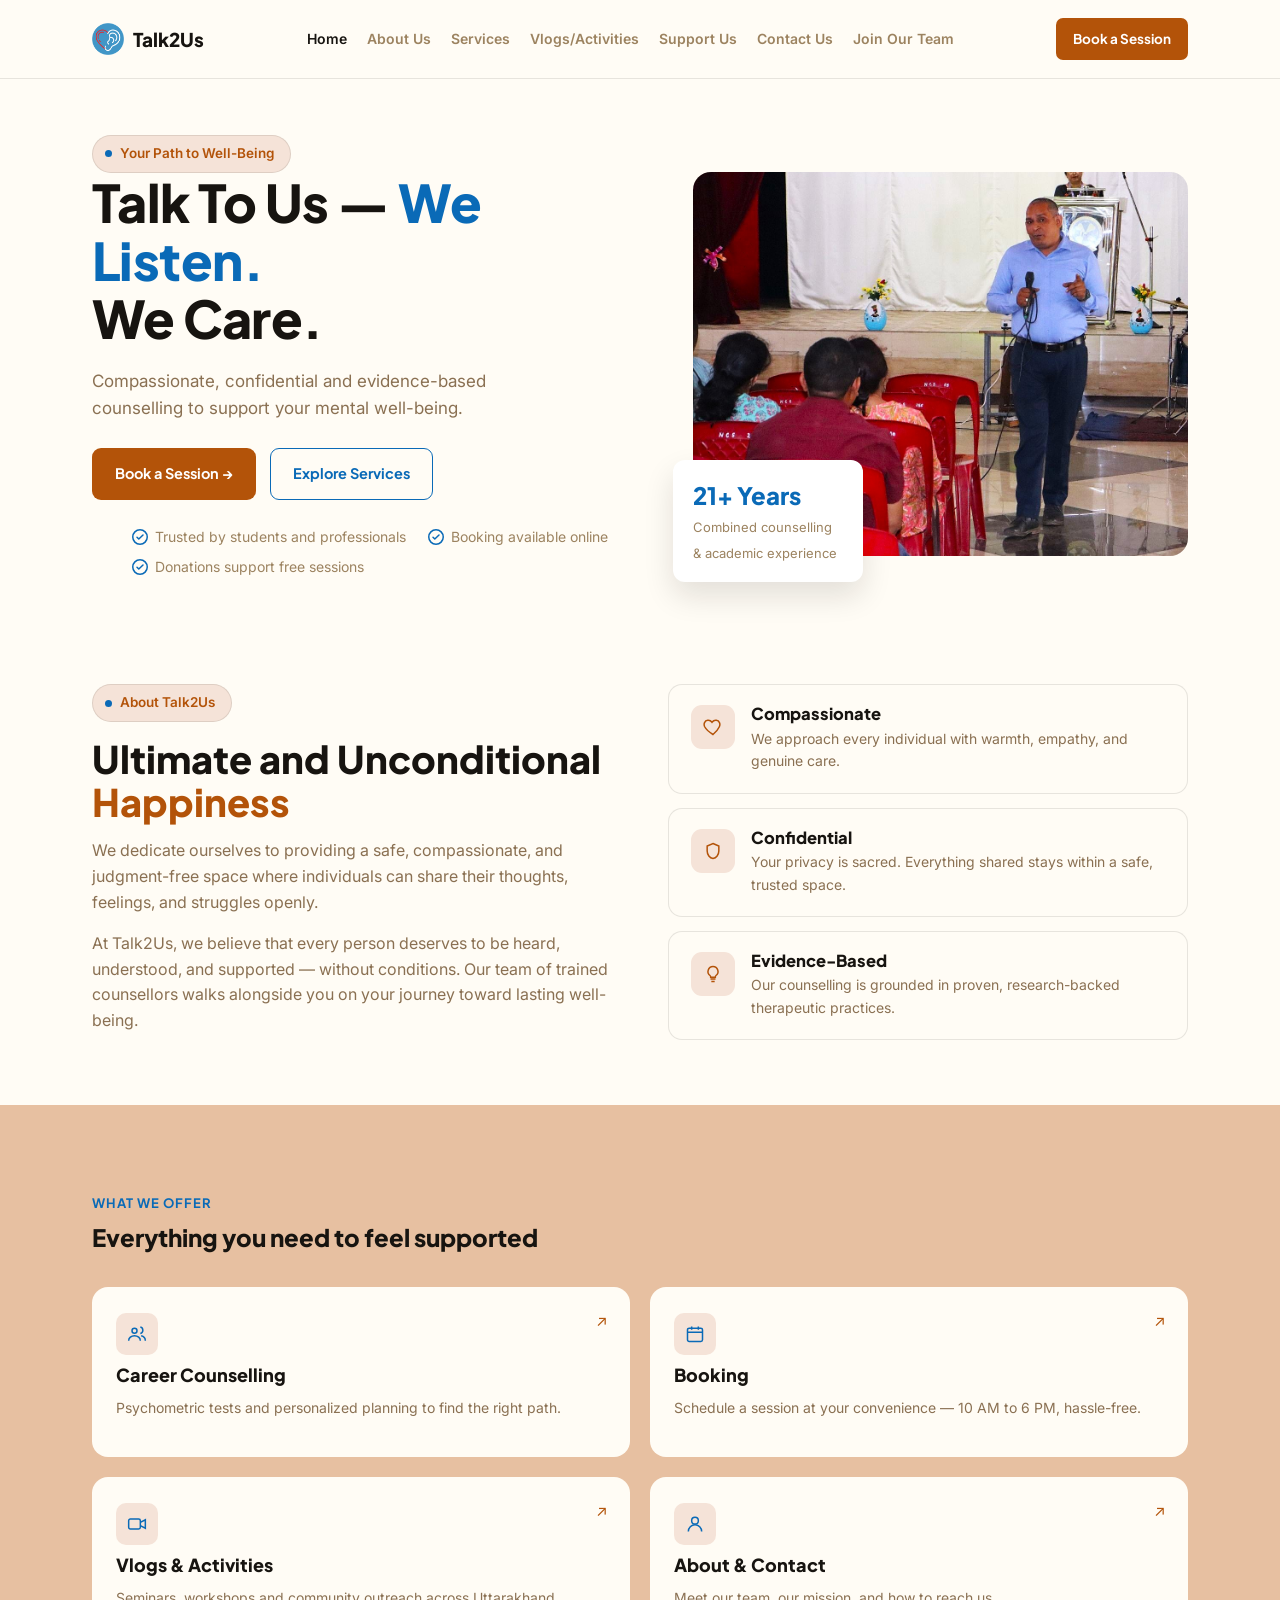
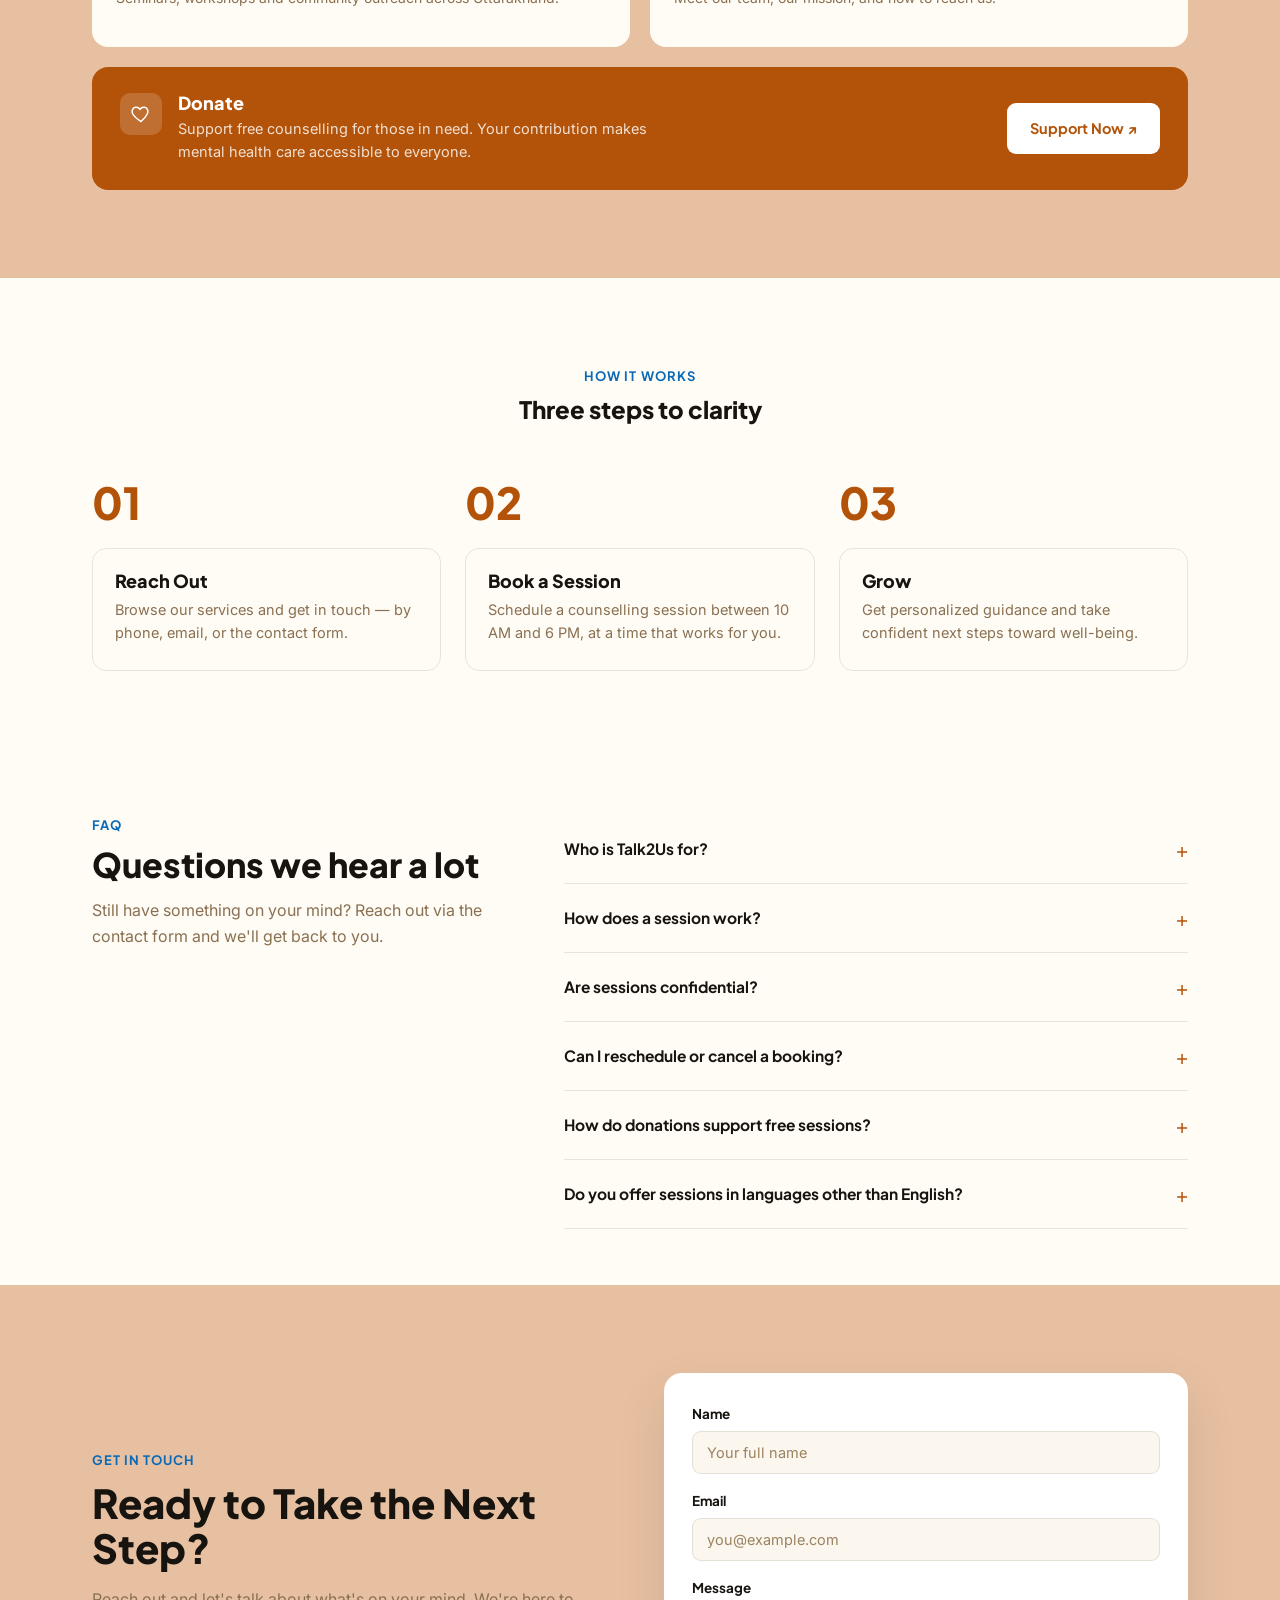
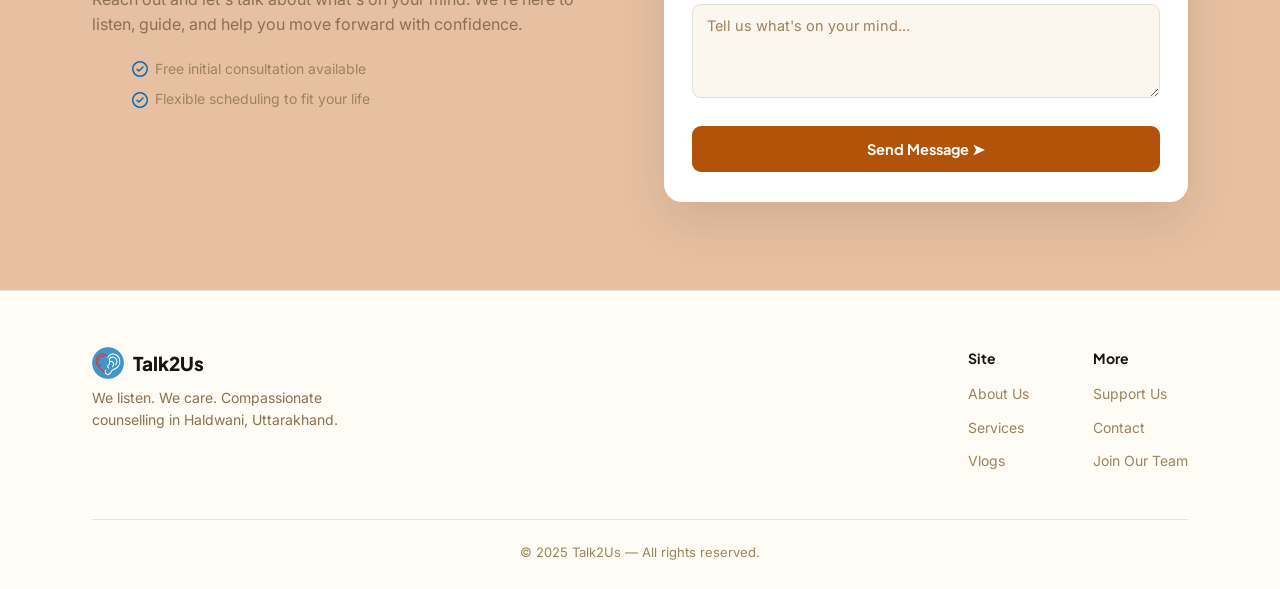
==== index.html @ df4d258f "Add files via upload" ====
<!doctype html>
<html lang="en">
<head>
<meta charset="utf-8">
<meta name="viewport" content="width=device-width,initial-scale=1">
<title>Talk2Us — Counselling & Career Guidance, Haldwani</title>
<meta name="description" content="Compassionate, confidential and evidence-based counselling to support your mental well-being — Talk2Us, Haldwani, Uttarakhand.">
<link rel="icon" type="image/png" href="assets/favicon.png">
<link rel="stylesheet" href="style.css">
</head>
<body>

<header class="site-header">
  <div class="wrap">
    <a href="index.html" class="logo"><img class="logo-icon" src="assets/talk2us-logo.png" alt="">Talk2Us</a>
    <button class="nav-toggle" aria-label="Toggle menu" aria-expanded="false">☰</button>
    <nav class="primary">
      <a href="index.html" class="current">Home</a>
      <a href="about.html">About Us</a>
      <a href="services.html">Services</a>
      <a href="vlogs.html">Vlogs/Activities</a>
      <a href="donate.html">Support Us</a>
      <a href="contact.html">Contact Us</a>
      <a href="join.html">Join Our Team</a>
      <div class="mobile-actions">
        <a href="donate.html" class="btn btn-outline">Donate</a>
        <a href="booking.html" class="btn btn-primary">Book a Session</a>
      </div>
    </nav>
    <div class="header-actions">
      <a href="booking.html" class="btn btn-primary btn-sm">Book a Session</a>
    </div>
  </div>
</header>

<!-- HERO -->
<section class="hero">
  <div class="wrap">
    <div class="hero-copy">
      <span class="pill"><span class="dot"></span>Your Path to Well-Being</span>
      <h1>Talk To Us — <span class="accent">We Listen.</span><br>We Care.</h1>
      <p class="lede">Compassionate, confidential and evidence-based counselling to support your mental well-being.</p>
      <div class="hero-actions">
        <a href="booking.html" class="btn btn-primary">Book a Session →</a>
        <a href="services.html" class="btn btn-outline-blue">Explore Services</a>
      </div>
      <ul class="trust-list">
        <li><svg width="16" height="16" viewBox="0 0 16 16" fill="none"><circle cx="8" cy="8" r="7.25" stroke="#0A6AB7" stroke-width="1.5"/><path d="M5 8.2l1.8 1.8L11 6" stroke="#0A6AB7" stroke-width="1.5" stroke-linecap="round" stroke-linejoin="round"/></svg>Trusted by students and professionals</li>
        <li><svg width="16" height="16" viewBox="0 0 16 16" fill="none"><circle cx="8" cy="8" r="7.25" stroke="#0A6AB7" stroke-width="1.5"/><path d="M5 8.2l1.8 1.8L11 6" stroke="#0A6AB7" stroke-width="1.5" stroke-linecap="round" stroke-linejoin="round"/></svg>Booking available online</li>
        <li><svg width="16" height="16" viewBox="0 0 16 16" fill="none"><circle cx="8" cy="8" r="7.25" stroke="#0A6AB7" stroke-width="1.5"/><path d="M5 8.2l1.8 1.8L11 6" stroke="#0A6AB7" stroke-width="1.5" stroke-linecap="round" stroke-linejoin="round"/></svg>Donations support free sessions</li>
      </ul>
    </div>
    <div class="hero-media">
      <img src="assets/hero-2.jpg" alt="Dr. Lalit Mohan Pant speaking at a Talk2Us community outreach session">
      <div class="stat-card">
        <span class="num">21+ Years</span>
        <span class="label">Combined counselling &amp; academic experience</span>
      </div>
    </div>
  </div>
</section>

<!-- ABOUT -->
<section class="tight">
  <div class="wrap about-split">
    <div>
      <span class="pill"><span class="dot"></span>About Talk2Us</span>
      <h2 style="margin-top:16px;">Ultimate and Unconditional <span class="accent">Happiness</span></h2>
      <p>We dedicate ourselves to providing a safe, compassionate, and judgment-free space where individuals can share their thoughts, feelings, and struggles openly.</p>
      <p>At Talk2Us, we believe that every person deserves to be heard, understood, and supported — without conditions. Our team of trained counsellors walks alongside you on your journey toward lasting well-being.</p>
    </div>
    <div class="feature-rows">
      <div class="feature-row">
        <span class="icon">
          <svg width="20" height="20" viewBox="0 0 24 24" fill="none" stroke="currentColor" stroke-width="1.8"><path d="M12 21s-7.5-4.6-10-9.3C.4 8.1 2 4.5 5.6 4c2.1-.3 4 .7 5.2 2.3C12 4.7 13.9 3.7 16 4c3.6.5 5.2 4.1 3.6 7.7C17.5 16.4 12 21 12 21z"/></svg>
        </span>
        <div>
          <h3>Compassionate</h3>
          <p>We approach every individual with warmth, empathy, and genuine care.</p>
        </div>
      </div>
      <div class="feature-row">
        <span class="icon">
          <svg width="20" height="20" viewBox="0 0 24 24" fill="none" stroke="currentColor" stroke-width="1.8"><path d="M12 3l7 3v6c0 4.4-3 8.4-7 9-4-.6-7-4.6-7-9V6l7-3z"/></svg>
        </span>
        <div>
          <h3>Confidential</h3>
          <p>Your privacy is sacred. Everything shared stays within a safe, trusted space.</p>
        </div>
      </div>
      <div class="feature-row">
        <span class="icon">
          <svg width="20" height="20" viewBox="0 0 24 24" fill="none" stroke="currentColor" stroke-width="1.8"><path d="M9 18h6M10 21h4M12 3a6 6 0 00-3.6 10.8c.5.4.8 1 .8 1.7v.5h5.6v-.5c0-.7.3-1.3.8-1.7A6 6 0 0012 3z"/></svg>
        </span>
        <div>
          <h3>Evidence-Based</h3>
          <p>Our counselling is grounded in proven, research-backed therapeutic practices.</p>
        </div>
      </div>
    </div>
  </div>
</section>

<!-- WHAT WE OFFER -->
<section class="on-peach">
  <div class="wrap">
    <span class="eyebrow">What We Offer</span>
    <h2 style="max-width:520px;">Everything you need to feel supported</h2>
    <div class="offer-grid">
      <a href="services.html" class="offer-card">
        <span class="arrow">↗</span>
        <span class="icon"><svg width="20" height="20" viewBox="0 0 24 24" fill="none" stroke="currentColor" stroke-width="1.8"><circle cx="9" cy="8" r="3"/><path d="M2 20c0-3.3 3.1-6 7-6s7 2.7 7 6"/><path d="M16 3.5c1.7.4 3 2 3 3.9s-1.3 3.5-3 3.9M22 20c0-2.8-2.2-5.2-5-5.8"/></svg></span>
        <h3>Career Counselling</h3>
        <p>Psychometric tests and personalized planning to find the right path.</p>
      </a>
      <a href="booking.html" class="offer-card">
        <span class="arrow">↗</span>
        <span class="icon"><svg width="20" height="20" viewBox="0 0 24 24" fill="none" stroke="currentColor" stroke-width="1.8"><rect x="3" y="5" width="18" height="16" rx="2"/><path d="M3 10h18M8 3v4M16 3v4"/></svg></span>
        <h3>Booking</h3>
        <p>Schedule a session at your convenience — 10 AM to 6 PM, hassle-free.</p>
      </a>
      <a href="vlogs.html" class="offer-card">
        <span class="arrow">↗</span>
        <span class="icon"><svg width="20" height="20" viewBox="0 0 24 24" fill="none" stroke="currentColor" stroke-width="1.8"><rect x="2" y="6" width="14" height="12" rx="2"/><path d="M16 10l6-3v10l-6-3"/></svg></span>
        <h3>Vlogs &amp; Activities</h3>
        <p>Seminars, workshops and community outreach across Uttarakhand.</p>
      </a>
      <a href="about.html" class="offer-card">
        <span class="arrow">↗</span>
        <span class="icon"><svg width="20" height="20" viewBox="0 0 24 24" fill="none" stroke="currentColor" stroke-width="1.8"><circle cx="12" cy="8" r="4"/><path d="M4 21c0-4.4 3.6-8 8-8s8 3.6 8 8"/></svg></span>
        <h3>About &amp; Contact</h3>
        <p>Meet our team, our mission, and how to reach us.</p>
      </a>

      <div class="donate-banner">
        <div class="left">
          <span class="icon"><svg width="20" height="20" viewBox="0 0 24 24" fill="none" stroke="currentColor" stroke-width="1.8"><path d="M12 21s-7.5-4.6-10-9.3C.4 8.1 2 4.5 5.6 4c2.1-.3 4 .7 5.2 2.3C12 4.7 13.9 3.7 16 4c3.6.5 5.2 4.1 3.6 7.7C17.5 16.4 12 21 12 21z"/></svg></span>
          <div>
            <h3>Donate</h3>
            <p>Support free counselling for those in need. Your contribution makes mental health care accessible to everyone.</p>
          </div>
        </div>
        <a href="donate.html" class="btn btn-white">Support Now ↗</a>
      </div>
    </div>
  </div>
</section>

<!-- HOW IT WORKS -->
<section class="center">
  <div class="wrap">
    <span class="eyebrow">How It Works</span>
    <h2>Three steps to clarity</h2>
    <div class="steps-grid">
      <div style="text-align:left;">
        <span class="step-num">01</span>
        <div class="step-card">
          <h3>Reach Out</h3>
          <p>Browse our services and get in touch — by phone, email, or the contact form.</p>
        </div>
      </div>
      <div style="text-align:left;">
        <span class="step-num">02</span>
        <div class="step-card">
          <h3>Book a Session</h3>
          <p>Schedule a counselling session between 10 AM and 6 PM, at a time that works for you.</p>
        </div>
      </div>
      <div style="text-align:left;">
        <span class="step-num">03</span>
        <div class="step-card">
          <h3>Grow</h3>
          <p>Get personalized guidance and take confident next steps toward well-being.</p>
        </div>
      </div>
    </div>
  </div>
</section>

<!-- FAQ -->
<section class="tight">
  <div class="wrap faq-layout">
    <div>
      <span class="eyebrow">FAQ</span>
      <h2>Questions we hear a lot</h2>
      <p>Still have something on your mind? Reach out via the contact form and we'll get back to you.</p>
    </div>
    <div class="faq-list">
      <details class="faq-item">
        <summary>Who is Talk2Us for? <span class="plus">+</span></summary>
        <p>Individuals, students, families and professionals in Haldwani and beyond — anyone looking for a safe, non-judgmental space to talk through what they're facing.</p>
      </details>
      <details class="faq-item">
        <summary>How does a session work? <span class="plus">+</span></summary>
        <p>You book a slot between 10 AM and 6 PM, and meet one-on-one with one of our trained counsellors in a confidential setting.</p>
      </details>
      <details class="faq-item">
        <summary>Are sessions confidential? <span class="plus">+</span></summary>
        <p>Yes. Confidentiality is one of our core values — everything you share stays within a safe, trusted space.</p>
      </details>
      <details class="faq-item">
        <summary>Can I reschedule or cancel a booking? <span class="plus">+</span></summary>
        <p>Yes, just reach out to us by phone or email and we'll help you find a new time.</p>
      </details>
      <details class="faq-item">
        <summary>How do donations support free sessions? <span class="plus">+</span></summary>
        <p>Donations help us offer free or low-cost sessions to students and job-seekers who might not otherwise be able to access support.</p>
      </details>
      <details class="faq-item">
        <summary>Do you offer sessions in languages other than English? <span class="plus">+</span></summary>
        <p>Yes — sessions are also available in Hindi, based on what's most comfortable for you.</p>
      </details>
    </div>
  </div>
</section>

<!-- FINAL CTA -->
<section class="on-peach">
  <div class="wrap cta-split">
    <div>
      <span class="eyebrow">Get in Touch</span>
      <h2>Ready to Take the Next Step?</h2>
      <p>Reach out and let's talk about what's on your mind. We're here to listen, guide, and help you move forward with confidence.</p>
      <ul class="trust-list">
        <li><svg width="16" height="16" viewBox="0 0 16 16" fill="none"><circle cx="8" cy="8" r="7.25" stroke="#0A6AB7" stroke-width="1.5"/><path d="M5 8.2l1.8 1.8L11 6" stroke="#0A6AB7" stroke-width="1.5" stroke-linecap="round" stroke-linejoin="round"/></svg>Free initial consultation available</li>
        <li><svg width="16" height="16" viewBox="0 0 16 16" fill="none"><circle cx="8" cy="8" r="7.25" stroke="#0A6AB7" stroke-width="1.5"/><path d="M5 8.2l1.8 1.8L11 6" stroke="#0A6AB7" stroke-width="1.5" stroke-linecap="round" stroke-linejoin="round"/></svg>Flexible scheduling to fit your life</li>
      </ul>
    </div>
    <form class="contact-panel gs-form">
      <input type="hidden" name="form_type" value="contact">
      <div class="field">
        <label for="cname">Name</label>
        <input type="text" id="cname" name="name" placeholder="Your full name">
      </div>
      <div class="field">
        <label for="cemail">Email</label>
        <input type="email" id="cemail" name="email" placeholder="you@example.com">
      </div>
      <div class="field">
        <label for="cmessage">Message</label>
        <textarea id="cmessage" name="message" rows="4" placeholder="Tell us what's on your mind..."></textarea>
      </div>
      <button type="submit" class="btn btn-primary">Send Message ➤</button>
    </form>
  </div>
</section>

<footer class="site-footer">
  <div class="wrap">
    <div class="footer-top">
      <div class="footer-brand-block">
        <a href="index.html" class="logo"><img class="logo-icon" src="assets/talk2us-logo.png" alt="">Talk2Us</a>
        <p>We listen. We care. Compassionate counselling in Haldwani, Uttarakhand.</p>
      </div>
      <div class="footer-cols">
        <div class="footer-col">
          <h4>Site</h4>
          <a href="about.html">About Us</a>
          <a href="services.html">Services</a>
          <a href="vlogs.html">Vlogs</a>
        </div>
        <div class="footer-col">
          <h4>More</h4>
          <a href="donate.html">Support Us</a>
          <a href="contact.html">Contact</a>
          <a href="join.html">Join Our Team</a>
        </div>
      </div>
    </div>
    <div class="footer-bottom">© 2025 Talk2Us — All rights reserved.</div>
  </div>
</footer>

<script src="script.js"></script>
</body>
</html>
---- style.css ----
/* =========================================================
   Talk2Us — rebuilt to match the Airo Builder design
   ========================================================= */

@import url('https://fonts.googleapis.com/css2?family=Plus+Jakarta+Sans:wght@500;700;800&family=Inter:wght@400;500;600&display=swap');

:root{
  --cream: #FFFCF5;
  --peach: #E7C0A1;
  --rust: #B35309;
  --rust-dark: #8F4207;
  --blue: #0A6AB7;
  --green: #63CB9A;
  --ink: #171410;
  --muted: #8A7052;
  --muted-2: #9C8360;
  --line: rgba(23,20,16,0.10);
  --card: #FFFCF5;

  --display: 'Plus Jakarta Sans', -apple-system, sans-serif;
  --body: 'Inter', -apple-system, sans-serif;

  --max: 1160px;
}

*{box-sizing:border-box;}
html{scroll-behavior:smooth;}
html, body{overflow-x:hidden; width:100%;}
body{
  margin:0;
  font-family:var(--body);
  color:var(--muted);
  background:var(--cream);
  line-height:1.6;
  -webkit-font-smoothing:antialiased;
}
img{max-width:100%;display:block;}
a{color:inherit;}
h1,h2,h3{font-family:var(--display);font-weight:800;line-height:1.12;color:var(--ink);margin:0 0 .4em;}
p{margin:0 0 1em;}
.wrap{max-width:var(--max);margin:0 auto;padding:0 32px;}

/* ---------- pill badge / eyebrow ---------- */
.pill{
  display:inline-flex; align-items:center; gap:8px; flex-wrap:wrap;
  background:#F5E3D8; border:1px solid var(--line);
  border-radius:20px; padding:7px 16px 7px 12px;
  font-size:13.5px; font-weight:600; color:var(--rust);
  max-width:100%;
}
.pill .dot{width:7px; height:7px; border-radius:50%; background:var(--blue);}
.eyebrow{
  font-family:var(--display); font-weight:700; font-size:13px;
  letter-spacing:.08em; text-transform:uppercase; color:var(--blue);
  display:block; margin-bottom:10px;
}

/* ---------- header ---------- */
.site-header{
  position:sticky; top:0; z-index:50;
  background:rgba(255,252,245,0.92);
  backdrop-filter:blur(6px);
  border-bottom:1px solid var(--line);
}
.site-header .wrap{display:flex; align-items:center; justify-content:space-between; height:78px; gap:20px;}
.logo{display:flex; align-items:center; gap:9px; text-decoration:none; font-family:var(--display); font-weight:800; font-size:19px; color:var(--ink);}
.logo .logo-icon{width:32px; height:32px; display:block; flex-shrink:0;}
.logo .mark{width:26px; height:26px; border-radius:9px 4px 9px 4px; background:var(--green); display:inline-block;}
nav.primary{display:flex; gap:20px; align-items:center;}
nav.primary a{color:var(--muted-2); text-decoration:none; font-size:14px; font-weight:600; transition:color .15s ease; white-space:nowrap;}
nav.primary a:hover, nav.primary a:focus-visible{color:var(--ink);}
nav.primary a.current{color:var(--ink);}
.header-actions{display:flex; align-items:center; gap:10px;}
.nav-toggle{display:none;}
.mobile-actions{display:none;}

@media (max-width:1080px){
  .site-header .wrap{padding:0 20px;}
  nav.primary{
    position:fixed; inset:72px 0 0 0; background:var(--cream);
    flex-direction:column; align-items:stretch; gap:0; padding:8px 20px 24px;
    transform:translateY(-8px); opacity:0; pointer-events:none;
    transition:opacity .18s ease, transform .18s ease; overflow-y:auto;
    z-index:60;
  }
  nav.primary.open{opacity:1; transform:translateY(0); pointer-events:auto;}
  nav.primary > a{padding:16px 2px; border-bottom:1px solid var(--line); width:100%; font-size:16.5px; display:block; white-space:normal;}
  nav.primary .mobile-actions{display:flex; flex-direction:column; gap:12px; margin-top:20px;}
  nav.primary .mobile-actions a.btn{width:100%; justify-content:center; border-bottom:none; padding:14px 22px;}
  .nav-toggle{display:block; background:none; border:0; color:var(--ink); font-size:22px; cursor:pointer; padding:6px; line-height:1; flex-shrink:0;}
  .header-actions{display:none;}
  .logo{font-size:17px;}
}
@media (max-width:420px){
  .wrap{padding:0 18px;}
  .hero h1{font-size:30px;}
  .hero p.lede{font-size:16px;}
  section{padding:56px 0;}
  section.tight{padding:40px 0;}
  .steps-grid, .pricing-grid, .offer-grid, .services-grid, .team-grid{gap:16px;}
  .stat-card{max-width:150px; padding:12px 14px;}
  .stat-card .num{font-size:20px;}
}

/* ---------- buttons ---------- */
.btn{
  display:inline-flex; align-items:center; gap:8px;
  font-family:var(--display); font-weight:700; font-size:14.5px;
  padding:13px 22px; border-radius:9px;
  text-decoration:none; cursor:pointer; border:1.5px solid transparent;
  transition:transform .12s ease, background .15s ease, box-shadow .2s ease, border-color .15s ease;
}
.btn:active{transform:translateY(1px);}
.btn-primary{background:var(--rust); color:#fff;}
.btn-primary:hover{background:var(--rust-dark);}
.btn-outline-blue{background:transparent; color:var(--blue); border-color:var(--blue);}
.btn-outline-blue:hover{background:rgba(10,106,183,.06);}
.btn-outline{background:transparent; color:var(--ink); border-color:var(--line);}
.btn-outline:hover{border-color:var(--ink);}
.btn-white{background:#fff; color:var(--rust);}
.btn-white:hover{background:#fff8f0;}
.btn-sm{padding:9px 16px; font-size:13.5px; border-radius:7px;}

/* ---------- sections ---------- */
section{padding:88px 0;}
section.tight{padding:56px 0;}
.on-peach{background:var(--peach);}
.center{text-align:center;}

/* ---------- hero ---------- */
.hero{padding:0;}
.hero .wrap{display:grid; grid-template-columns:1.1fr 1fr; gap:56px; align-items:center; padding-top:56px; padding-bottom:36px;}
.hero h1{font-size:clamp(34px,4.6vw,52px); letter-spacing:-.01em;}
.hero h1 .accent{color:var(--blue);}
.hero p.lede{font-size:17px; max-width:460px;}
.hero-actions{display:flex; gap:14px; flex-wrap:wrap; margin:26px 0;}
.trust-list{display:flex; flex-wrap:wrap; gap:8px 22px; font-size:14px; color:var(--muted-2);}
.trust-list li{display:flex; align-items:center; gap:7px; list-style:none;}
.trust-list svg{flex-shrink:0;}
.hero-media{position:relative;}
.hero-media img{border-radius:18px; width:100%; aspect-ratio:4/3.1; object-fit:cover;}
.stat-card{
  position:absolute; left:-20px; bottom:-26px; background:#fff;
  border-radius:12px; padding:16px 20px; box-shadow:0 14px 30px rgba(23,20,16,.12);
  max-width:190px;
}
.stat-card .num{font-family:var(--display); font-weight:800; font-size:24px; color:var(--blue); display:block;}
.stat-card .label{font-size:13px; color:var(--muted-2);}
@media (max-width:860px){
  .hero .wrap{grid-template-columns:1fr; padding-top:36px;}
  .hero-media{order:-1;}
  .stat-card{left:16px; bottom:-20px;}
}

/* ---------- about split ---------- */
.about-split{display:grid; grid-template-columns:1fr 1fr; gap:56px; align-items:start;}
.about-split h2{font-size:clamp(28px,3.6vw,38px);}
.about-split .accent{color:var(--rust);}
.feature-rows{display:flex; flex-direction:column; gap:14px;}
.feature-row{
  display:flex; gap:16px; align-items:flex-start;
  background:var(--card); border:1px solid var(--line); border-radius:14px; padding:20px 22px;
}
.feature-row .icon{
  flex-shrink:0; width:44px; height:44px; border-radius:11px; background:#F5E3D8;
  display:flex; align-items:center; justify-content:center; color:var(--rust);
}
.feature-row h3{font-size:16.5px; margin-bottom:4px;}
.feature-row p{font-size:14px; margin:0;}
@media (max-width:840px){.about-split{grid-template-columns:1fr;}}

/* ---------- offer grid + donate banner ---------- */
.offer-grid{display:grid; grid-template-columns:1fr 1fr; gap:20px; margin-top:36px;}
.offer-card{
  background:var(--card); border-radius:16px; padding:26px 24px;
  text-decoration:none; color:var(--ink); position:relative;
  display:flex; flex-direction:column; gap:10px; min-height:170px;
}
.offer-card .icon{width:42px; height:42px; border-radius:10px; background:#F5E3D8; display:flex; align-items:center; justify-content:center; color:var(--blue);}
.offer-card .arrow{position:absolute; top:22px; right:22px; color:var(--rust); font-size:15px;}
.offer-card h3{font-size:18px; margin-bottom:2px;}
.offer-card p{font-size:14px; color:var(--muted); margin:0;}
.donate-banner{
  grid-column:1 / -1; background:var(--rust); border-radius:16px;
  padding:26px 28px; display:flex; align-items:center; justify-content:space-between; gap:24px; flex-wrap:wrap;
}
.donate-banner .left{display:flex; align-items:flex-start; gap:16px;}
.donate-banner .icon{width:42px; height:42px; border-radius:10px; background:rgba(255,255,255,.16); display:flex; align-items:center; justify-content:center; color:#fff; flex-shrink:0;}
.donate-banner h3{color:#fff; font-size:18px; margin-bottom:4px;}
.donate-banner p{color:rgba(255,255,255,.82); font-size:14.5px; margin:0; max-width:480px;}
@media (max-width:760px){.offer-grid{grid-template-columns:1fr;}}

/* ---------- steps ---------- */
.steps-grid{display:grid; grid-template-columns:repeat(3,1fr); gap:24px; margin-top:44px;}
.step-num{font-family:var(--display); font-weight:800; font-size:44px; color:var(--rust); display:block; margin-bottom:10px;}
.step-card{border:1px solid var(--line); border-radius:14px; padding:22px 22px 26px;}
.step-card h3{font-size:18px;}
.step-card p{font-size:14.5px; margin:0;}
@media (max-width:760px){.steps-grid{grid-template-columns:1fr;}}

/* ---------- pricing ---------- */
.pricing-grid{display:grid; grid-template-columns:repeat(3,1fr); gap:22px; margin-top:44px; align-items:stretch;}
.price-card{
  background:var(--card); border-radius:16px; padding:30px 26px;
  display:flex; flex-direction:column; position:relative; border:1px solid var(--line);
}
.price-card.featured{background:var(--rust); border-color:var(--rust); color:#fff;}
.price-card.featured h3, .price-card.featured .amount{color:#fff;}
.price-card.featured p{color:rgba(255,255,255,.85);}
.price-card.featured li{color:rgba(255,255,255,.92);}
.badge-popular{
  position:absolute; top:-13px; left:50%; transform:translateX(-50%);
  background:var(--blue); color:#fff; font-size:12px; font-weight:700;
  padding:5px 14px; border-radius:20px; white-space:nowrap;
}
.price-card h3{font-size:17px; margin-bottom:14px;}
.price-card .amount{font-family:var(--display); font-weight:800; font-size:34px; color:var(--ink);}
.price-card .amount .per{font-family:var(--body); font-weight:500; font-size:14px; color:var(--muted-2);}
.price-card .desc{font-size:14px; margin:14px 0 18px;}
.price-card ul{list-style:none; margin:0 0 26px; padding:0; display:flex; flex-direction:column; gap:10px; flex-grow:1;}
.price-card li{display:flex; gap:8px; font-size:14px; color:var(--muted);}
.price-card .btn{justify-content:center; width:100%;}
.afford-box{
  margin-top:24px; background:var(--card); border-radius:14px; padding:20px 26px;
  display:flex; align-items:center; justify-content:space-between; gap:20px; flex-wrap:wrap;
}
.afford-box .left{display:flex; align-items:center; gap:14px;}
.afford-box .icon{width:38px; height:38px; border-radius:10px; background:#F5E3D8; display:flex; align-items:center; justify-content:center; color:var(--rust); flex-shrink:0;}
.afford-box h3{font-size:15.5px; margin:0 0 2px;}
.afford-box p{font-size:13.5px; margin:0;}
@media (max-width:900px){.pricing-grid{grid-template-columns:1fr;}}

/* ---------- FAQ ---------- */
.faq-layout{display:grid; grid-template-columns:0.8fr 1.2fr; gap:56px; align-items:start;}
.faq-layout h2{font-size:clamp(26px,3.4vw,34px);}
.faq-list{display:flex; flex-direction:column;}
.faq-item{border-bottom:1px solid var(--line); padding:18px 0;}
.faq-item summary{
  list-style:none; cursor:pointer; display:flex; align-items:center; justify-content:space-between;
  font-family:var(--display); font-weight:700; font-size:15.5px; color:var(--ink);
}
.faq-item summary::-webkit-details-marker{display:none;}
.faq-item summary .plus{font-size:20px; color:var(--rust); font-weight:400; transition:transform .15s ease;}
.faq-item[open] summary .plus{transform:rotate(45deg);}
.faq-item p{font-size:14.5px; margin:12px 0 0; max-width:520px;}
@media (max-width:840px){.faq-layout{grid-template-columns:1fr;}}

/* ---------- final CTA / contact split ---------- */
.cta-split{display:grid; grid-template-columns:1fr 1fr; gap:48px; align-items:center;}
.cta-split h2{font-size:clamp(28px,3.8vw,40px);}
.cta-split .trust-list{margin-top:20px;}
.contact-panel{background:#fff; border-radius:18px; padding:30px 28px; box-shadow:0 20px 50px rgba(23,20,16,.10);}
.field{margin-bottom:16px;}
.field label{display:block; font-family:var(--display); font-weight:700; font-size:13.5px; color:var(--ink); margin-bottom:6px;}
.field input, .field textarea, .field select{
  width:100%; border:1px solid var(--line); background:#FBF6EE; border-radius:9px;
  padding:12px 14px; font-family:var(--body); font-size:14.5px; color:var(--ink);
}
.field input::placeholder, .field textarea::placeholder{color:var(--muted-2);}
.field input:focus, .field textarea:focus, .field select:focus{outline:2px solid var(--blue); outline-offset:1px; border-color:var(--blue);}
.contact-panel .btn{width:100%; justify-content:center; margin-top:4px;}
@media (max-width:860px){.cta-split{grid-template-columns:1fr;}}

/* ---------- footer ---------- */
footer.site-footer{background:var(--cream); border-top:1px solid var(--line); padding:56px 0 26px;}
.footer-top{display:flex; justify-content:space-between; gap:40px; flex-wrap:wrap; padding-bottom:36px;}
.footer-brand-block{max-width:260px;}
.footer-brand-block .logo{margin-bottom:8px;}
.footer-brand-block p{font-size:14px; margin:0;}
.footer-cols{display:flex; gap:64px; flex-wrap:wrap;}
.footer-col h4{font-family:var(--display); font-weight:700; font-size:14px; color:var(--ink); margin:0 0 14px;}
.footer-col a{display:block; color:var(--muted-2); text-decoration:none; font-size:14px; margin-bottom:11px;}
.footer-col a:hover{color:var(--rust);}
.footer-bottom{border-top:1px solid var(--line); padding-top:22px; text-align:center; font-size:13px; color:var(--muted-2);}

/* ---------- generic content blocks used on inner pages ---------- */
.section-head{max-width:600px; margin-bottom:36px;}
.divider{border:0; border-top:1px solid var(--line); margin:0;}
.card-plain{background:var(--card); border:1px solid var(--line); border-radius:14px; padding:24px;}
.note-box{border:1px solid var(--line); border-left:3px solid var(--rust); background:#F5E3D8; padding:16px 20px; border-radius:8px; font-size:14px; color:var(--muted); margin-top:24px;}

/* =========================================================
   Inner-page components (About, Services, Booking, Vlogs,
   Donate, Contact) — restyled to match the new tokens above.
   ========================================================= */

.page-hero{padding:56px 0 40px;}
.page-hero h1{font-size:clamp(30px,4.4vw,46px); max-width:640px;}
.page-hero p{max-width:520px; font-size:16px;}

/* pillars (approach section) */
.pillars{display:grid; grid-template-columns:repeat(3,1fr); gap:20px;}
.pillar{background:var(--card); border:1px solid var(--line); border-radius:14px; padding:26px 24px;}
.pillar h3{font-size:17px; margin-bottom:6px;}
.pillar p{font-size:14px; margin:0;}
@media (max-width:760px){.pillars{grid-template-columns:1fr;}}

/* team */
.team-grid{display:grid; grid-template-columns:repeat(3,1fr); gap:20px;}
.team-card{
  background:var(--card); border:1px solid var(--line); border-radius:16px;
  padding:28px 20px; text-decoration:none; color:var(--ink);
  display:flex; flex-direction:column; align-items:center; text-align:center;
  transition:border-color .15s ease, transform .15s ease;
}
.team-card:hover{border-color:var(--rust); transform:translateY(-3px);}
.team-photo{
  width:110px; height:110px; border-radius:50%; overflow:hidden;
  background:#F5E3D8; margin:0 auto 14px; flex-shrink:0;
}
.team-photo img{width:100%; height:100%; object-fit:cover; object-position:top center;}
.team-body{display:flex; flex-direction:column; align-items:center;}
.team-body h3{font-size:16.5px; margin-bottom:2px;}
.team-role{font-family:var(--display); font-weight:700; font-size:11px; color:var(--blue); text-transform:uppercase; letter-spacing:.06em; display:block;}
.team-view{margin-top:12px; font-family:var(--display); font-weight:700; font-size:12.5px; color:var(--rust);}
@media (max-width:980px){.team-grid{grid-template-columns:repeat(2,1fr);}}
@media (max-width:620px){.team-grid{grid-template-columns:1fr;}}

/* individual team member profile pages */
.profile-hero{padding:60px 0 20px; text-align:center;}
.profile-avatar{width:170px; height:170px; border-radius:50%; overflow:hidden; margin:0 auto 22px; background:#F5E3D8;}
.profile-avatar img{width:100%; height:100%; object-fit:cover; object-position:top center;}
.profile-hero h1{margin-bottom:6px; font-size:clamp(26px,3.4vw,34px);}
.profile-role{color:var(--blue); font-family:var(--display); font-weight:700; font-size:13px; text-transform:uppercase; letter-spacing:.06em; max-width:560px; margin:0 auto;}
.profile-body{max-width:700px; margin:0 auto; padding:20px 32px 64px;}
.profile-body p{font-size:15.5px; color:var(--muted); line-height:1.75;}
.back-link{display:inline-flex; align-items:center; gap:6px; font-family:var(--display); font-weight:700; font-size:13.5px; color:var(--rust); text-decoration:none;}
.back-link:hover{color:var(--rust-dark);}

/* values */
.values{display:flex; flex-wrap:wrap; gap:10px;}
.value-chip{font-family:var(--display); font-weight:700; font-size:12.5px; color:var(--rust); background:#F5E3D8; border-radius:20px; padding:8px 16px;}

/* services grid (reuses offer-card look) */
.services-grid{display:grid; grid-template-columns:repeat(3,1fr); gap:20px;}
.service-card{background:var(--card); border:1px solid var(--line); border-radius:16px; padding:24px 22px; text-decoration:none; color:var(--ink); display:flex; flex-direction:column; gap:10px; transition:border-color .15s ease, transform .15s ease;}
.service-card:hover{border-color:var(--rust); transform:translateY(-3px);}
.service-card h3{font-size:17px; margin:0;}
.service-card p{font-size:14px; margin:0; color:var(--muted);}
.service-card .arrow{margin-top:auto; font-family:var(--display); font-weight:700; font-size:13px; color:var(--rust);}
@media (max-width:900px){.services-grid{grid-template-columns:repeat(2,1fr);}}
@media (max-width:600px){.services-grid{grid-template-columns:1fr;}}

/* timeline (vlogs) */
.timeline{border-left:2px solid var(--line); margin-left:6px;}
.tl-item{position:relative; padding:0 0 40px 34px;}
.tl-item::before{content:''; position:absolute; left:-7px; top:4px; width:12px; height:12px; border-radius:50%; background:var(--rust); border:2px solid var(--cream);}
.tl-item:last-child{padding-bottom:0;}
.tl-date{font-family:var(--display); font-weight:700; font-size:12.5px; color:var(--blue); display:block; margin-bottom:6px;}
.tl-item h3{font-size:18px; margin-bottom:6px;}
.tl-photo{margin-top:14px; aspect-ratio:16/9; max-width:420px; background:#F5E3D8; border:1px solid var(--line); border-radius:10px; display:flex; align-items:center; justify-content:center; color:var(--muted); font-size:12px; overflow:hidden;}
.tl-photo img{width:100%; height:100%; object-fit:cover;}

/* booking */
.booking-panel{background:var(--ink); color:var(--cream); border-radius:18px; padding:40px; display:grid; grid-template-columns:1fr 1fr; gap:40px;}
.booking-panel h2{color:#fff;}
.booking-panel > div > p{color:rgba(255,252,245,.7);}
.slot-grid{display:grid; grid-template-columns:repeat(3,1fr); gap:10px; margin-top:18px;}
.slot{font-family:var(--display); font-weight:700; font-size:13px; text-align:center; padding:11px 6px; border:1px solid rgba(255,252,245,.25); border-radius:8px; background:transparent; color:#fff; cursor:pointer; transition:background .15s ease, border-color .15s ease;}
.slot:hover, .slot:focus-visible{border-color:var(--rust); background:rgba(179,83,9,.18);}
.slot.selected{background:var(--rust); border-color:var(--rust); color:#fff;}
.booking-panel label{font-size:13px; font-family:var(--display); font-weight:700; color:rgba(255,252,245,.75); display:block; margin-bottom:6px;}
.booking-panel input, .booking-panel select, .booking-panel textarea{width:100%; background:rgba(255,252,245,.08); border:1px solid rgba(255,252,245,.25); border-radius:8px; padding:11px 12px; color:#fff; font-family:var(--body); font-size:14.5px;}
.booking-panel input::placeholder, .booking-panel textarea::placeholder{color:rgba(255,252,245,.4);}
.booking-panel input:focus, .booking-panel select:focus, .booking-panel textarea:focus{outline:2px solid var(--rust); outline-offset:1px;}
@media (max-width:760px){.booking-panel{grid-template-columns:1fr; padding:28px;}}

/* donate */
.donate-grid{display:grid; grid-template-columns:1fr 1fr; gap:40px;}
.qr-card{background:var(--card); border:1px solid var(--line); border-radius:16px; padding:28px; text-align:center;}
.qr-box{aspect-ratio:1; max-width:220px; margin:0 auto 16px; background:#F5E3D8; border-radius:10px; overflow:hidden; display:flex; align-items:center; justify-content:center; color:var(--muted); font-size:12px; padding:0;}
.qr-box img{width:100%; height:100%; object-fit:contain; background:#fff;}
@media (max-width:760px){.donate-grid{grid-template-columns:1fr;}}

/* contact */
.contact-grid{display:grid; grid-template-columns:1fr 1fr; gap:40px; align-items:start;}
.contact-list{list-style:none; margin:0; padding:0; display:flex; flex-direction:column; gap:18px;}
.contact-list li{padding-bottom:16px; border-bottom:1px solid var(--line);}
.contact-list .label{font-family:var(--display); font-weight:700; font-size:12px; text-transform:uppercase; letter-spacing:.06em; color:var(--blue); display:block; margin-bottom:4px;}
.contact-list a{text-decoration:none; color:var(--ink); font-weight:600;}
.map-frame{border:1px solid var(--line); border-radius:14px; overflow:hidden; aspect-ratio:4/3;}
.map-frame iframe{width:100%; height:100%; border:0;}
@media (max-width:800px){.contact-grid{grid-template-columns:1fr;}}

@media (prefers-reduced-motion: reduce){
  html{scroll-behavior:auto;}
  *{transition:none !important;}
}
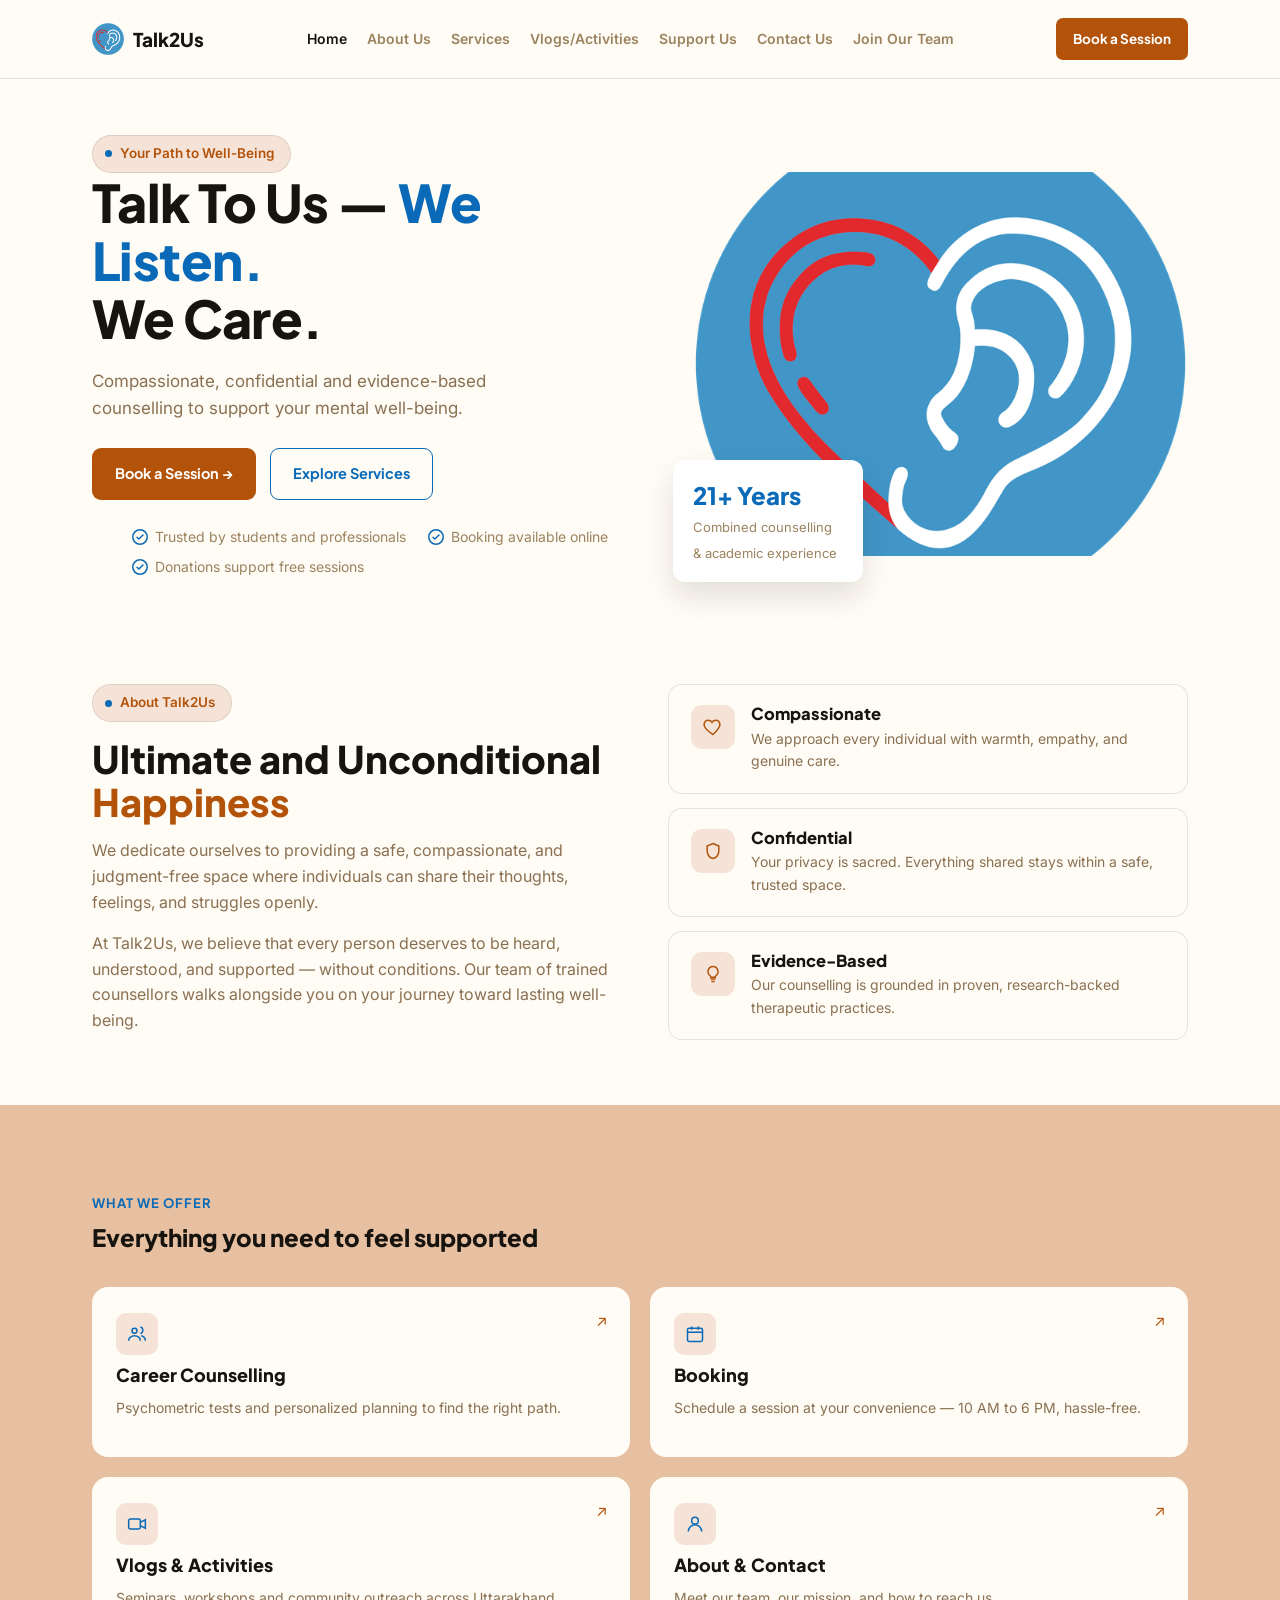
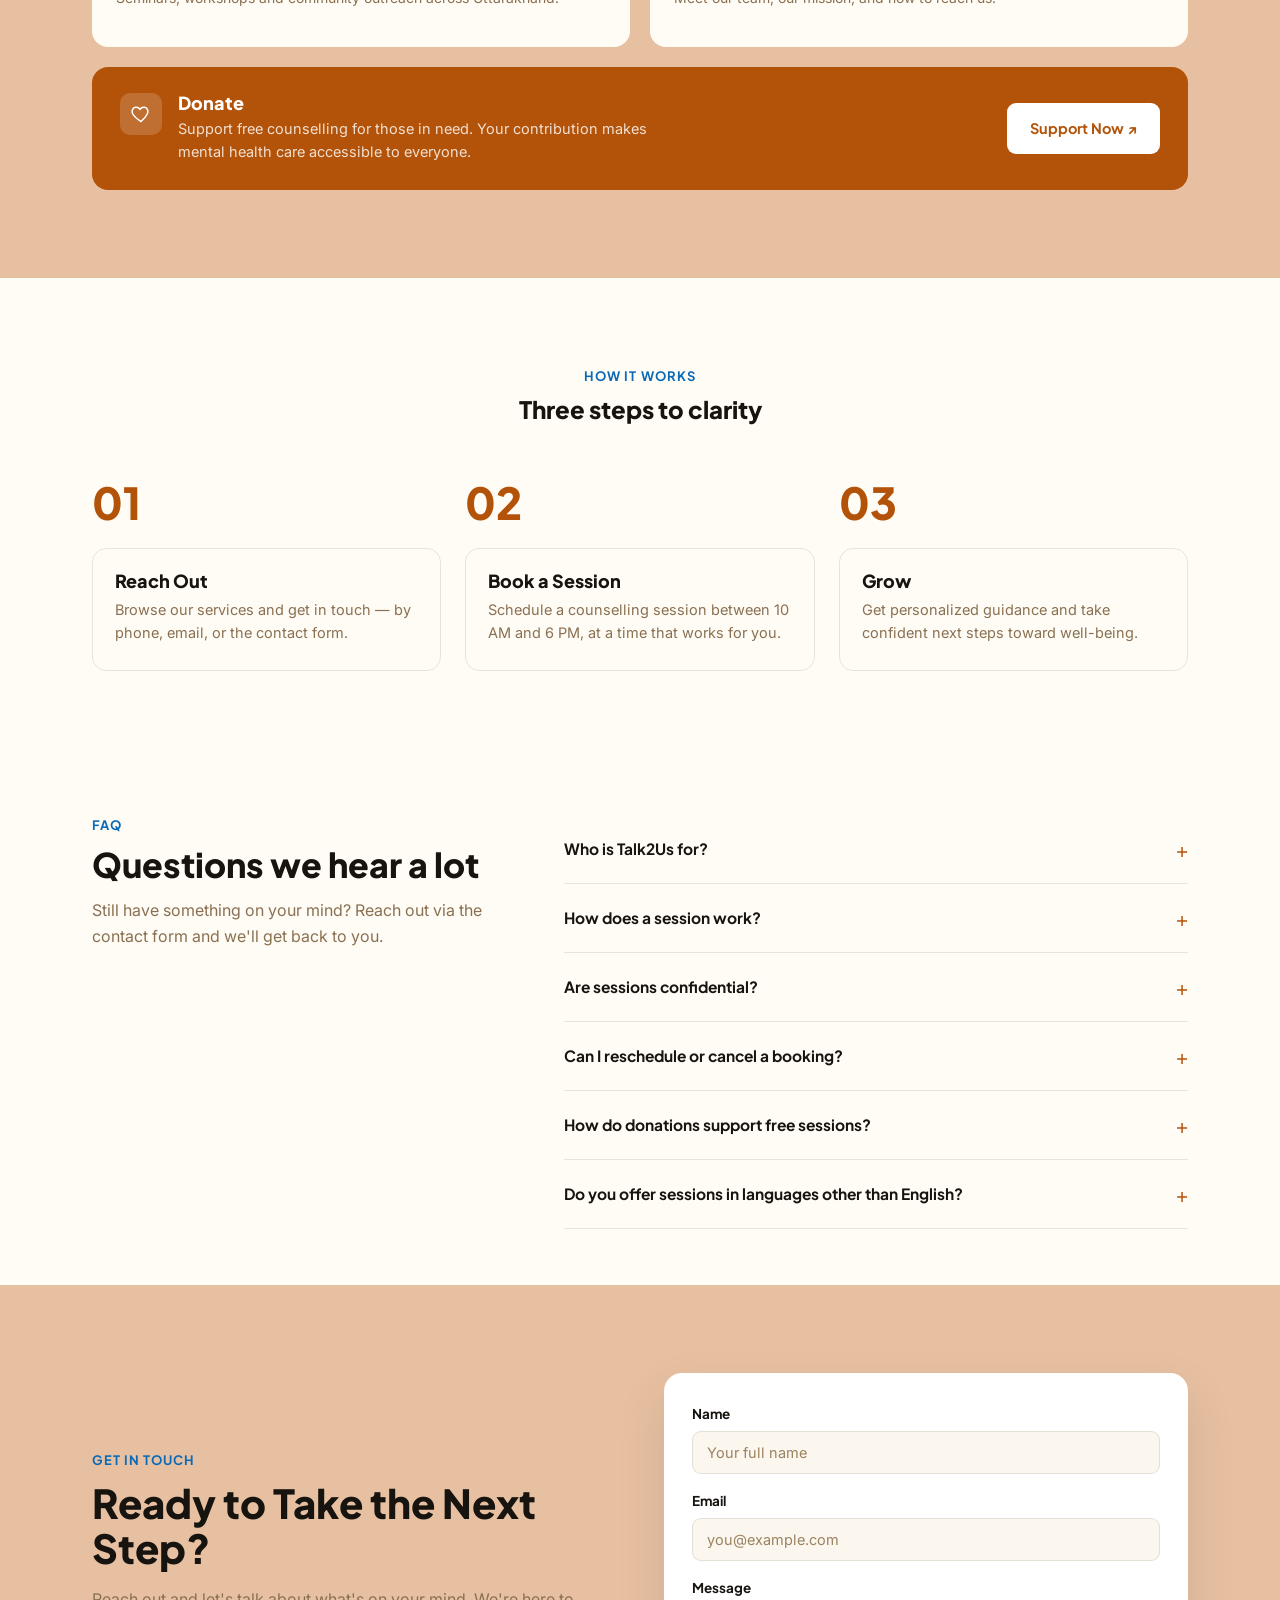
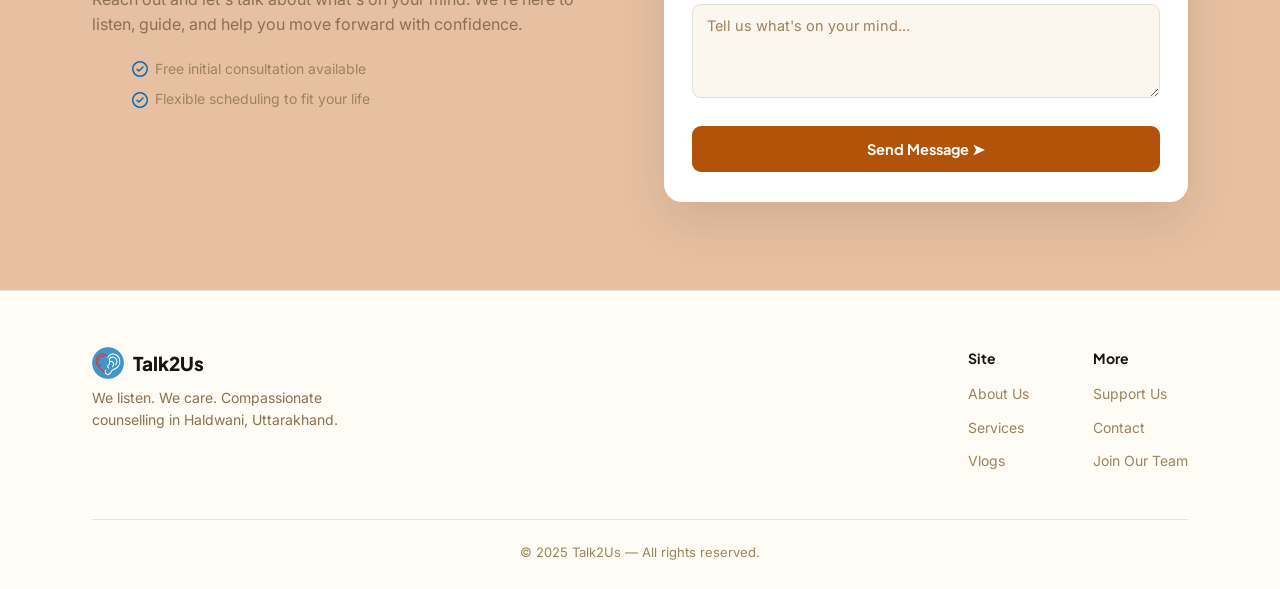
==== commit 9d57f3d7: "Add files via upload" ====
--- a/index.html
+++ b/index.html
@@ -51,7 +51,7 @@
       </ul>
     </div>
     <div class="hero-media">
-      <img src="assets/hero-2.jpg" alt="Dr. Lalit Mohan Pant speaking at a Talk2Us community outreach session">
+      <div class="hero-logo-panel"><img src="assets/hero-logo.png" alt="Talk2Us — a heart and an ear, symbolising care and listening"></div>
       <div class="stat-card">
         <span class="num">21+ Years</span>
         <span class="label">Combined counselling &amp; academic experience</span>
--- a/style.css
+++ b/style.css
@@ -98,7 +98,9 @@
   section{padding:56px 0;}
   section.tight{padding:40px 0;}
   .steps-grid, .pricing-grid, .offer-grid, .services-grid, .team-grid{gap:16px;}
-  .stat-card{max-width:150px; padding:12px 14px;}
+  .hero-logo-panel{background:#F5E3D8; border-radius:18px; aspect-ratio:4/3.1; display:flex; align-items:center; justify-content:center;}
+.hero-media .hero-logo-panel img{width:auto; height:78%; aspect-ratio:1/1; border-radius:50%; object-fit:contain; box-shadow:0 18px 40px rgba(23,20,16,.14);}
+.stat-card{max-width:150px; padding:12px 14px;}
   .stat-card .num{font-size:20px;}
 }
 
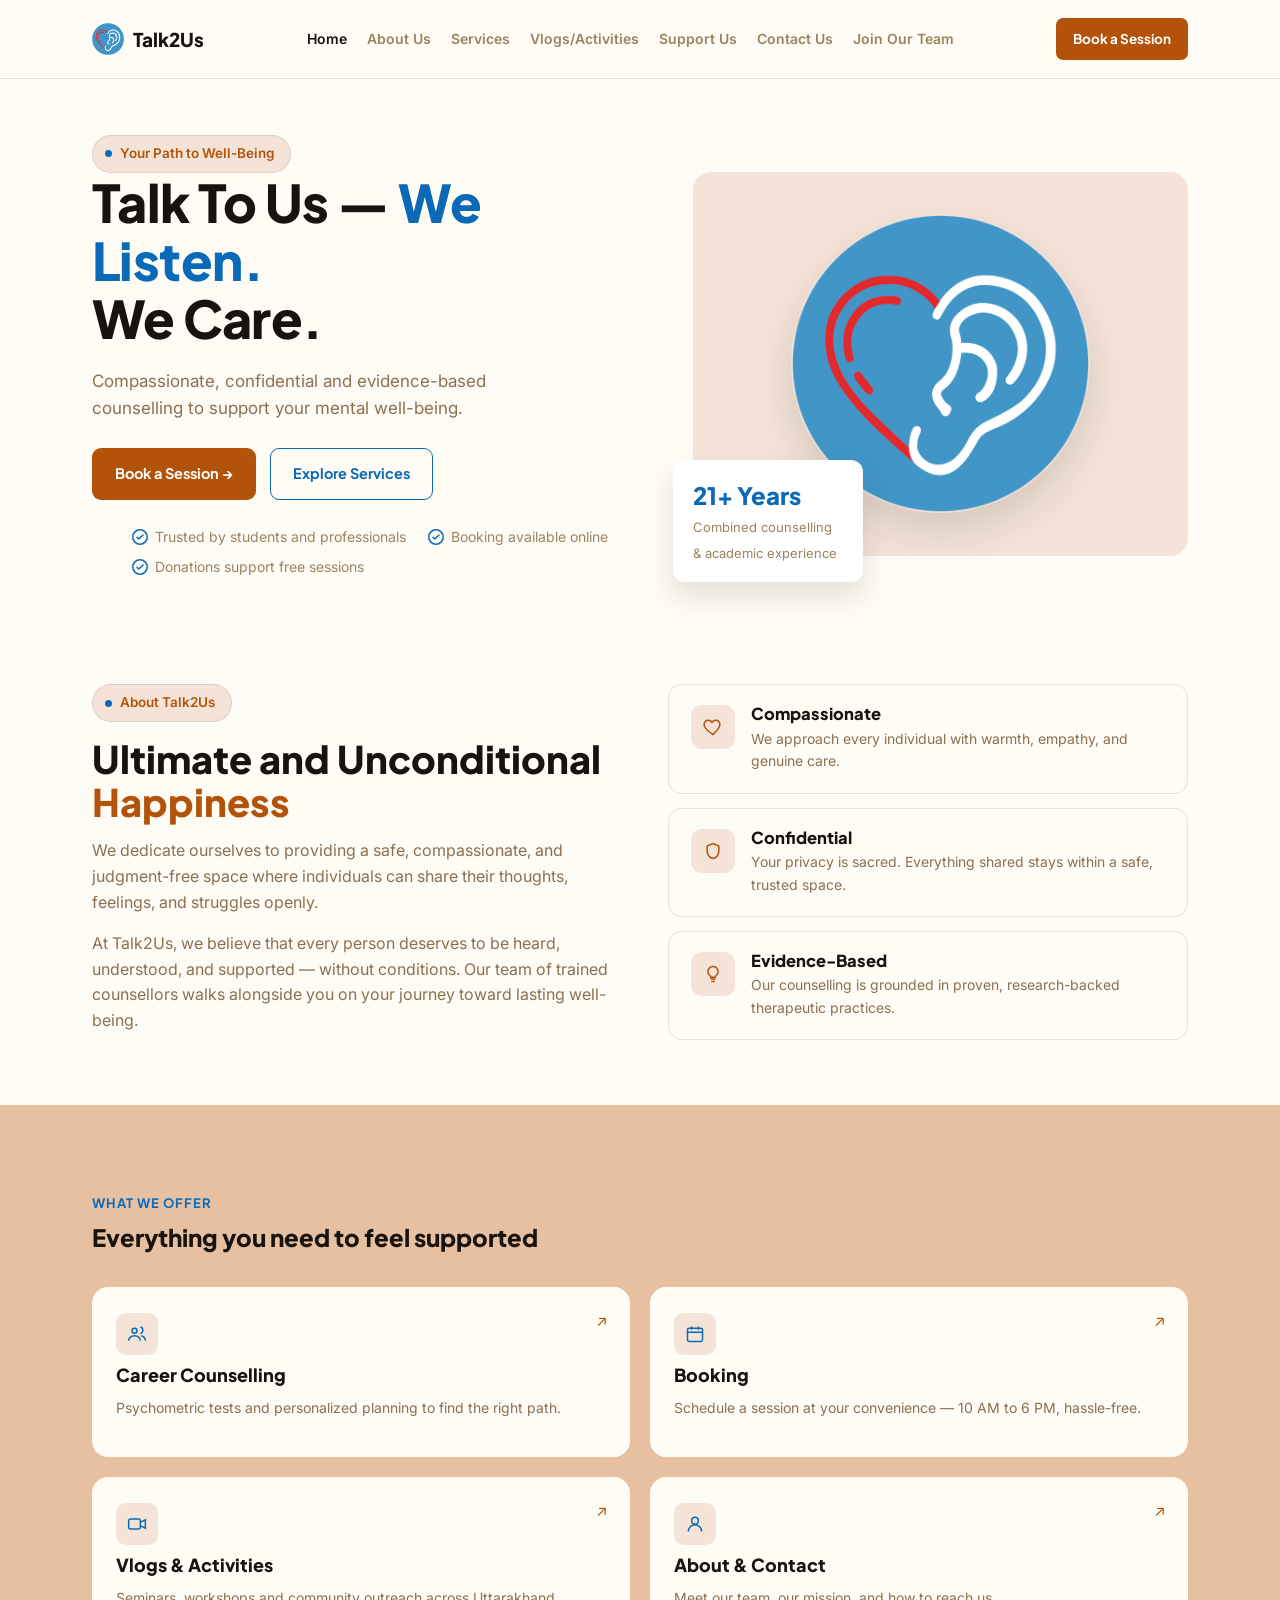
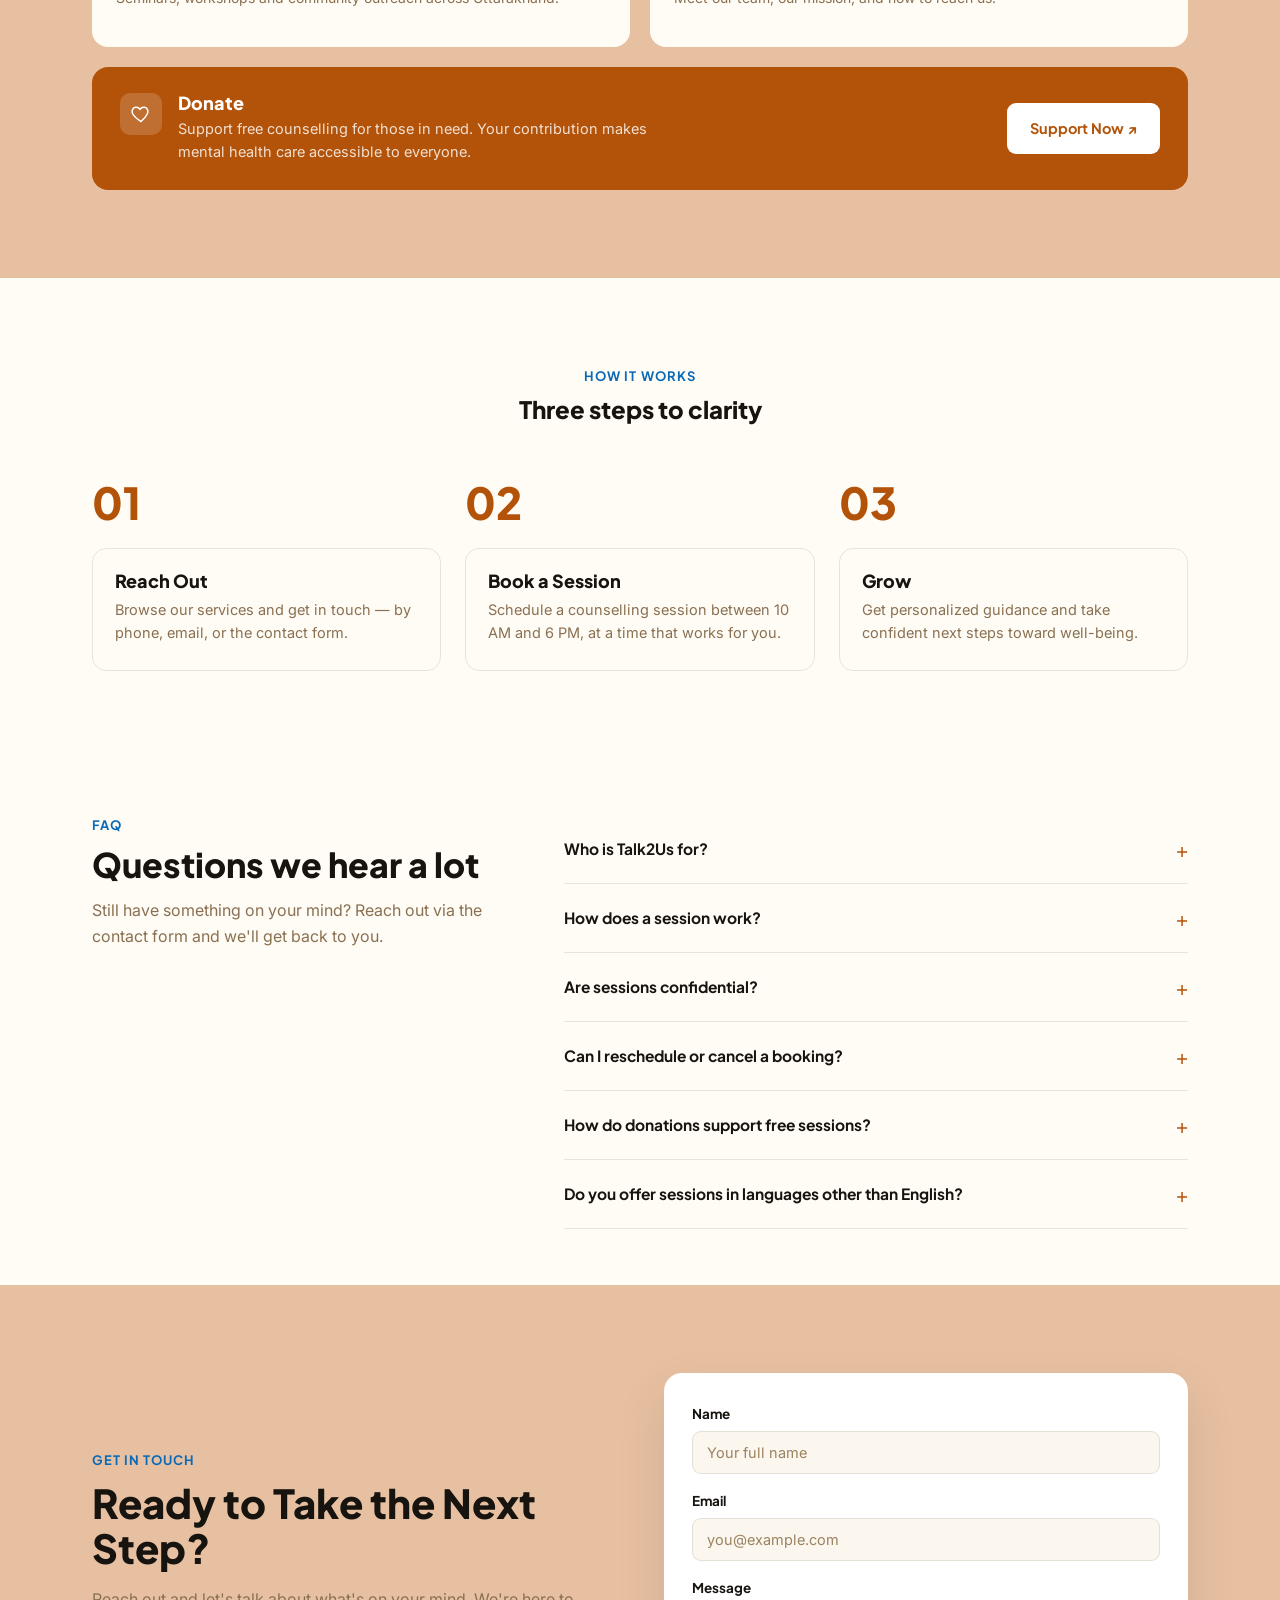
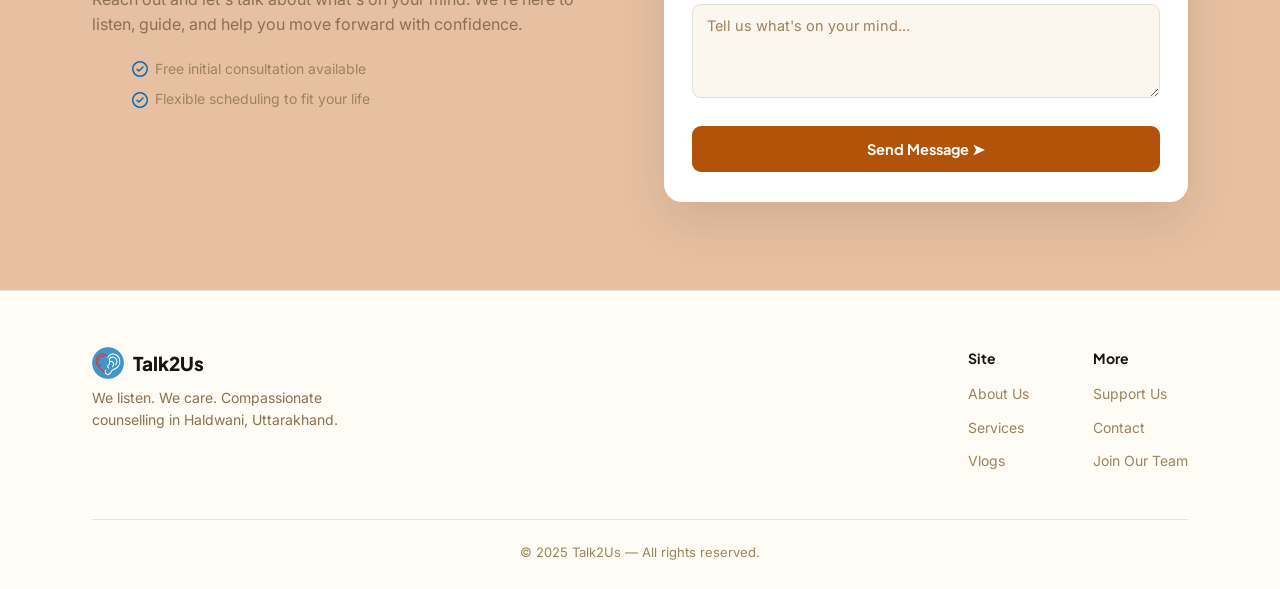
==== commit bea48087: "Add files via upload" ====
--- a/index.html
+++ b/index.html
@@ -51,7 +51,7 @@
       </ul>
     </div>
     <div class="hero-media">
-      <div class="hero-logo-panel"><img src="assets/hero-logo.png" alt="Talk2Us — a heart and an ear, symbolising care and listening"></div>
+      <div class="hero-logo-panel" style="background:#F5E3D8;border-radius:18px;aspect-ratio:4/3.1;display:flex;align-items:center;justify-content:center;"><img src="assets/hero-logo.png" alt="Talk2Us — a heart and an ear, symbolising care and listening" style="width:auto;height:78%;aspect-ratio:1/1;border-radius:50%;object-fit:contain;box-shadow:0 18px 40px rgba(23,20,16,.14);"></div>
       <div class="stat-card">
         <span class="num">21+ Years</span>
         <span class="label">Combined counselling &amp; academic experience</span>
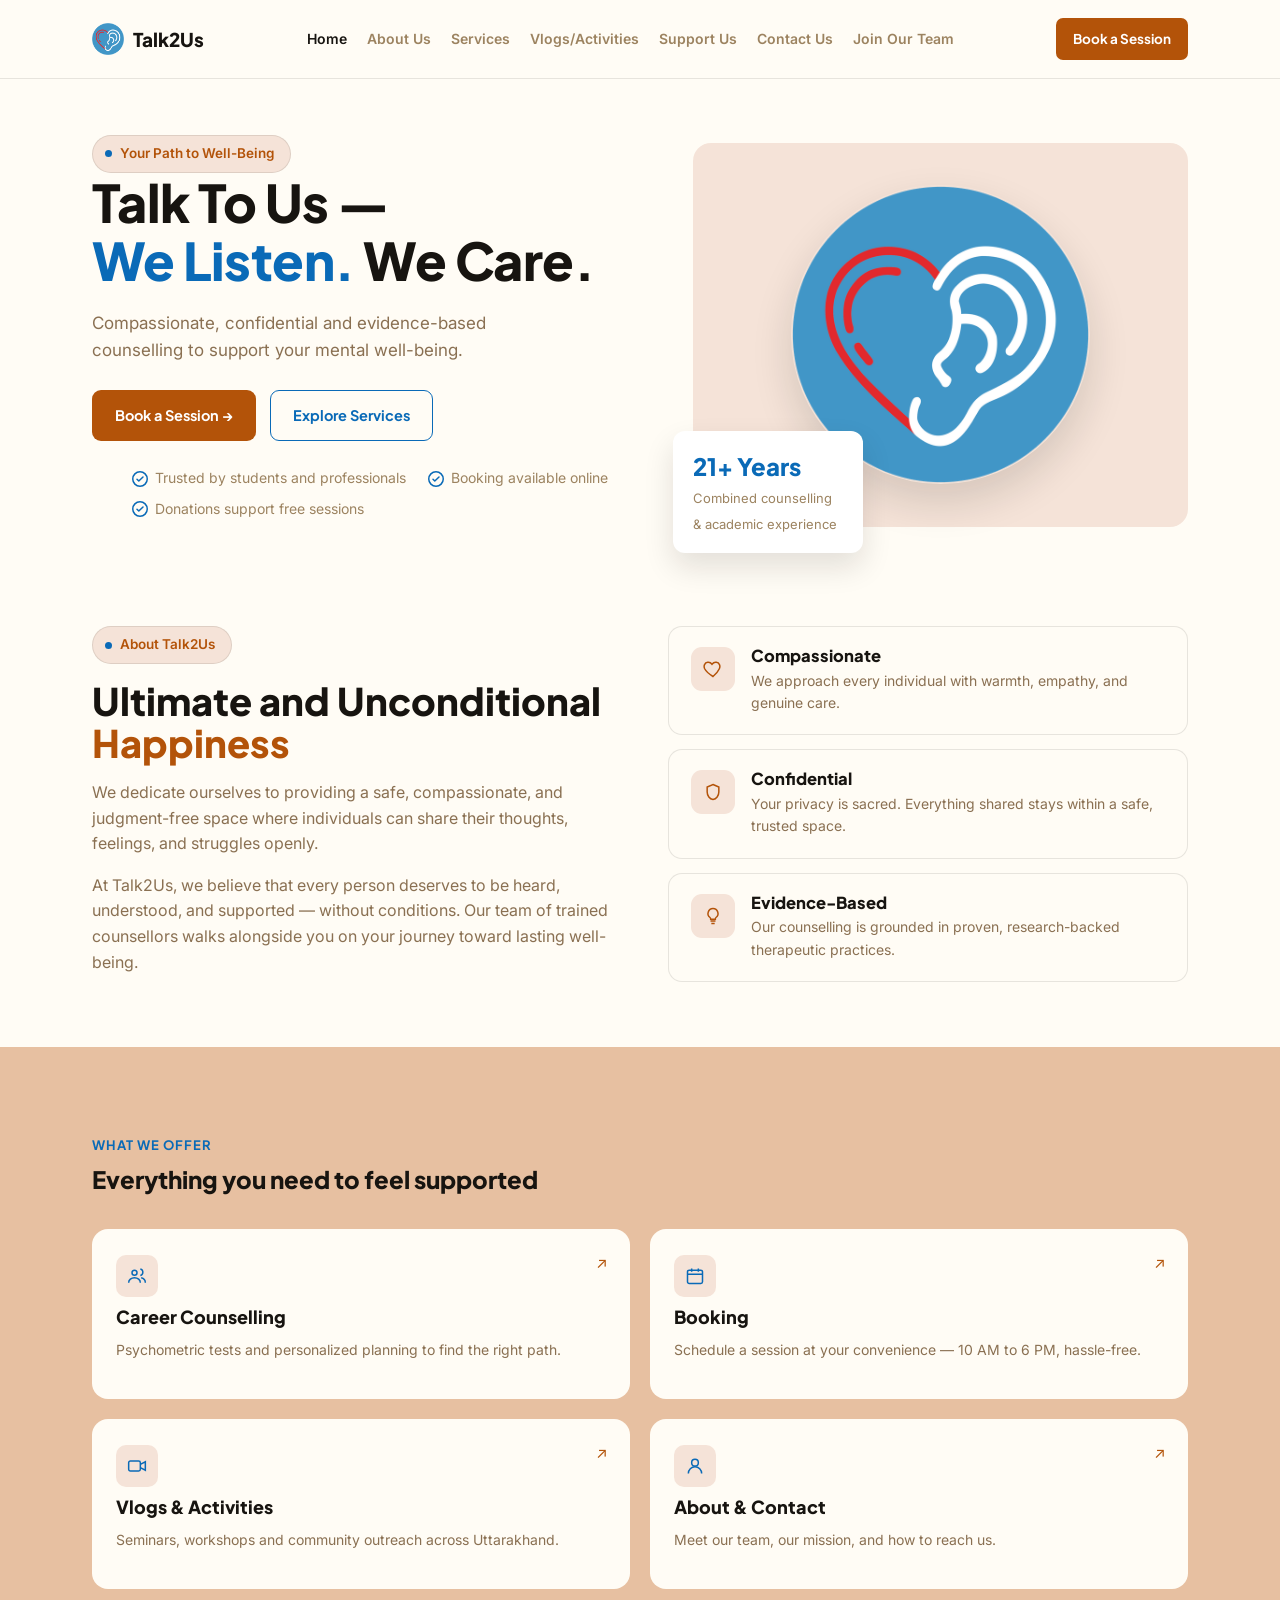
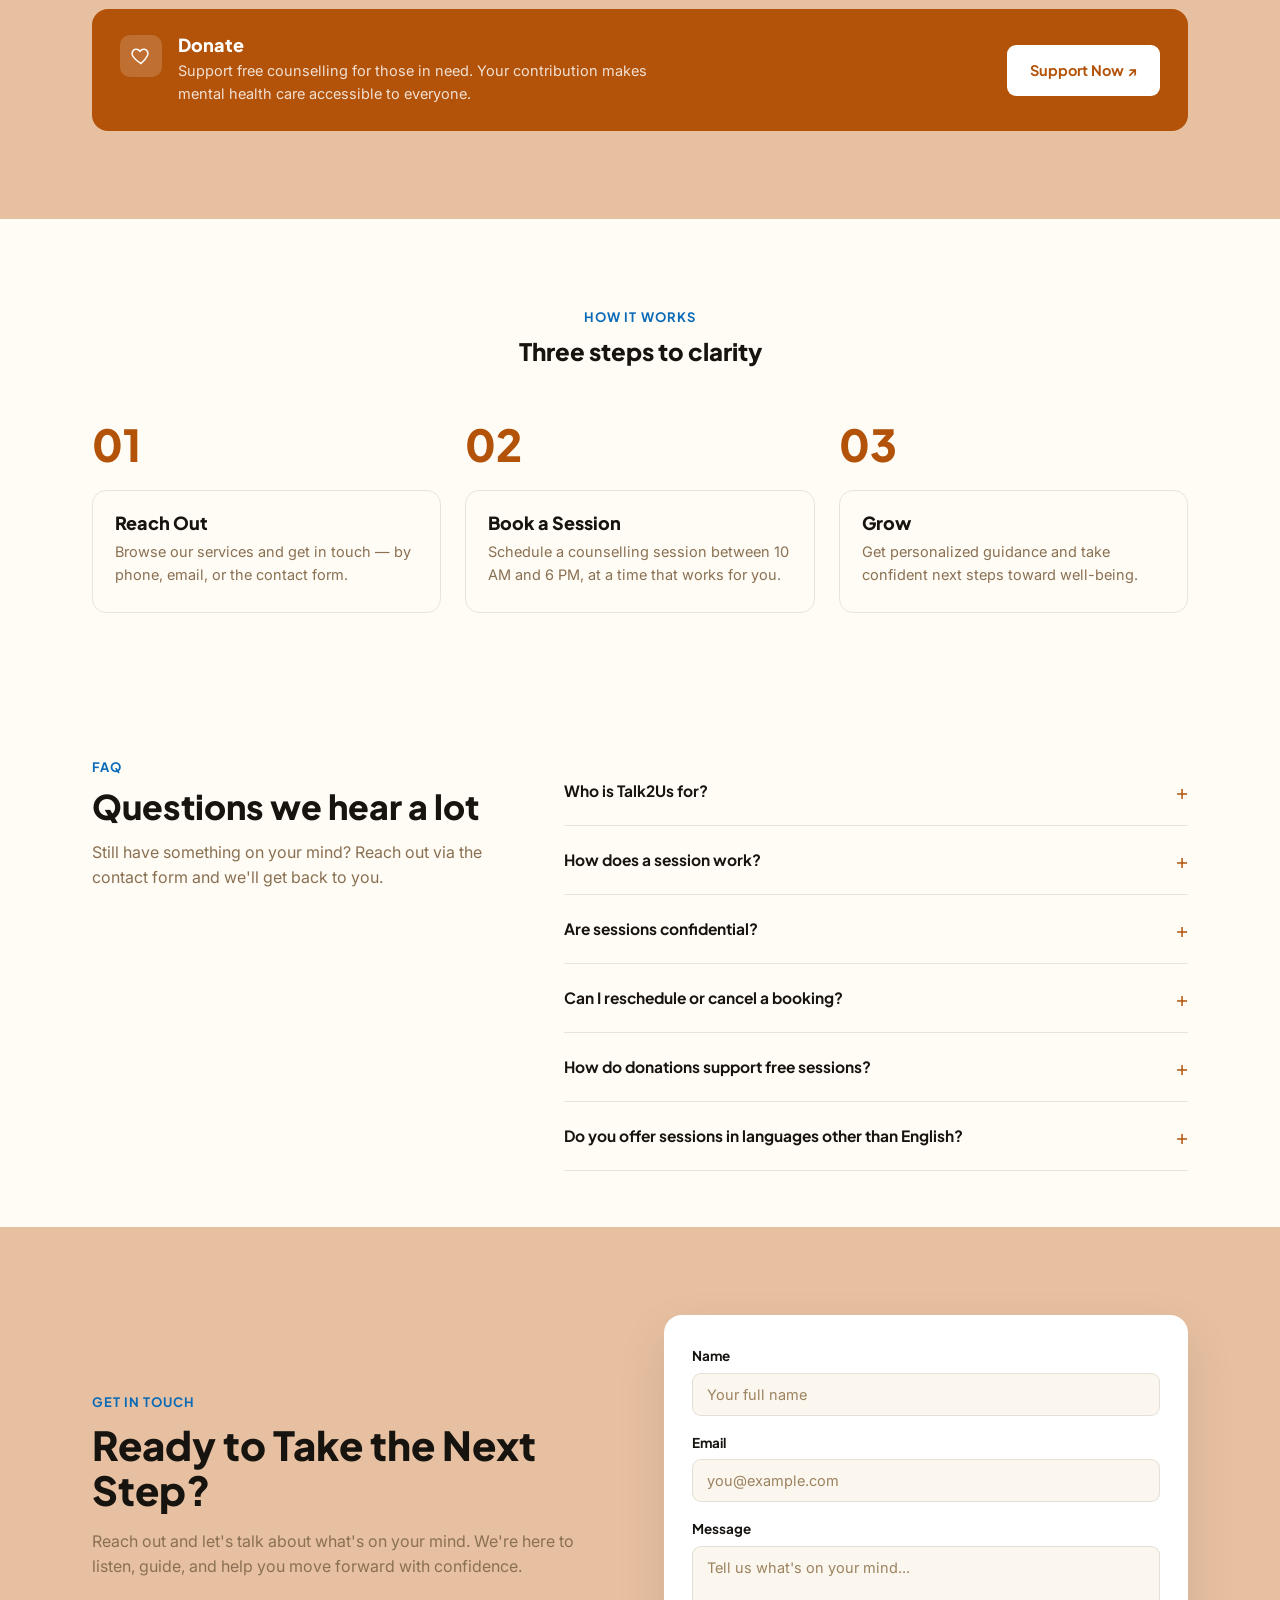
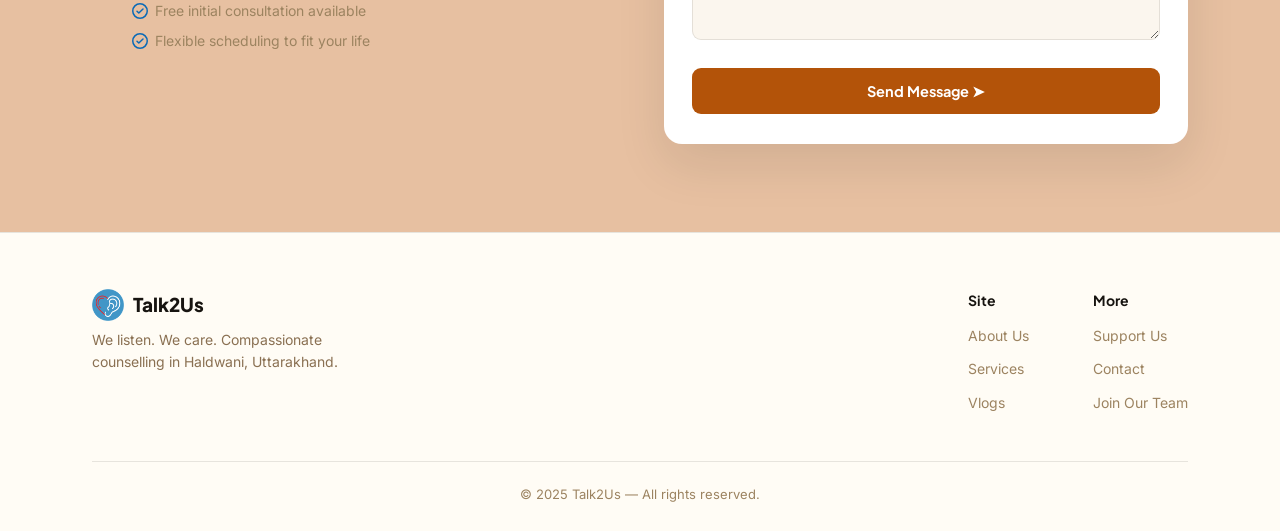
==== commit 12240567: "Add files via upload" ====
--- a/index.html
+++ b/index.html
@@ -38,7 +38,7 @@
   <div class="wrap">
     <div class="hero-copy">
       <span class="pill"><span class="dot"></span>Your Path to Well-Being</span>
-      <h1>Talk To Us — <span class="accent">We Listen.</span><br>We Care.</h1>
+      <h1><span class="hero-heading-line">Talk To Us —</span><span class="hero-heading-line"><span class="accent">We Listen.</span> We Care.</span></h1>
       <p class="lede">Compassionate, confidential and evidence-based counselling to support your mental well-being.</p>
       <div class="hero-actions">
         <a href="booking.html" class="btn btn-primary">Book a Session →</a>
--- a/style.css
+++ b/style.css
@@ -388,3 +388,11 @@
   html{scroll-behavior:auto;}
   *{transition:none !important;}
 }
+
+/* Homepage hero: preserve the intended two-line heading on desktop. */
+@media (min-width: 768px) {
+  .hero h1 .hero-heading-line { display: block; white-space: nowrap; }
+}
+@media (max-width: 767px) {
+  .hero h1 .hero-heading-line { display: block; }
+}
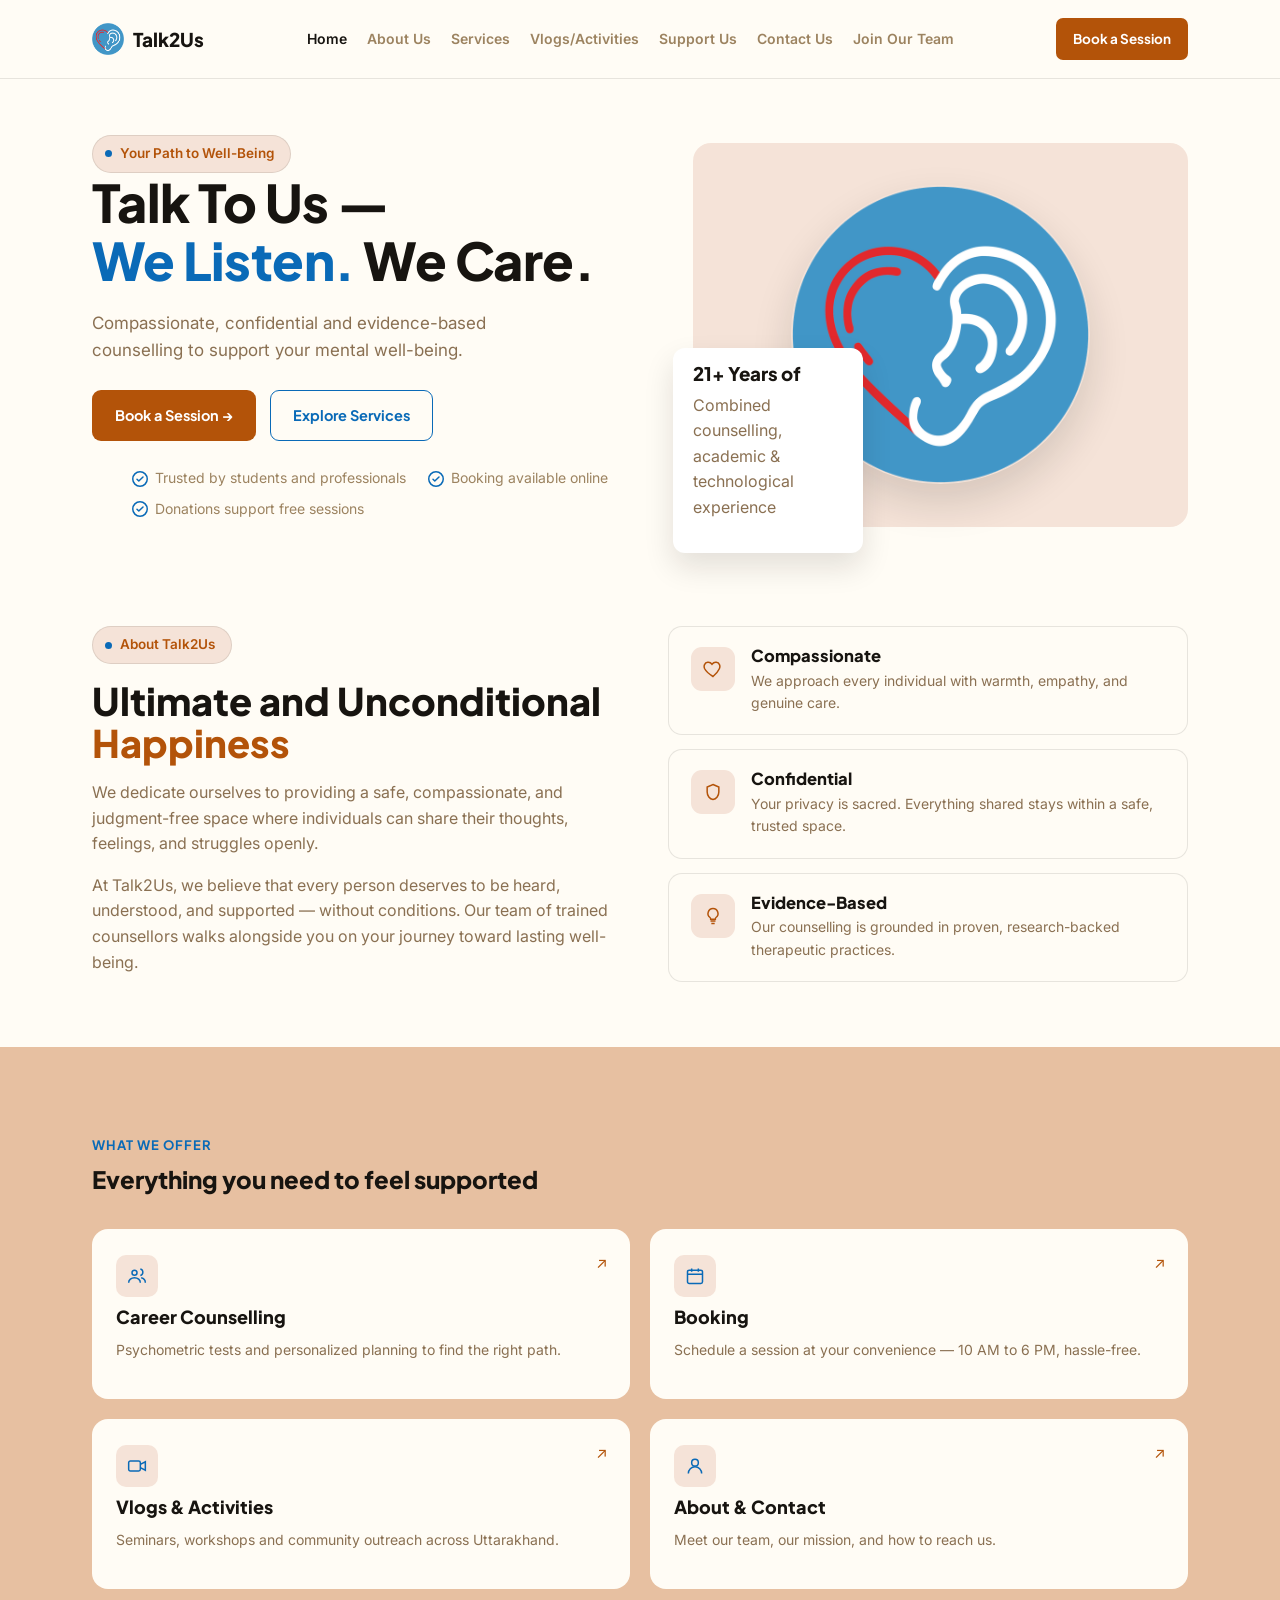
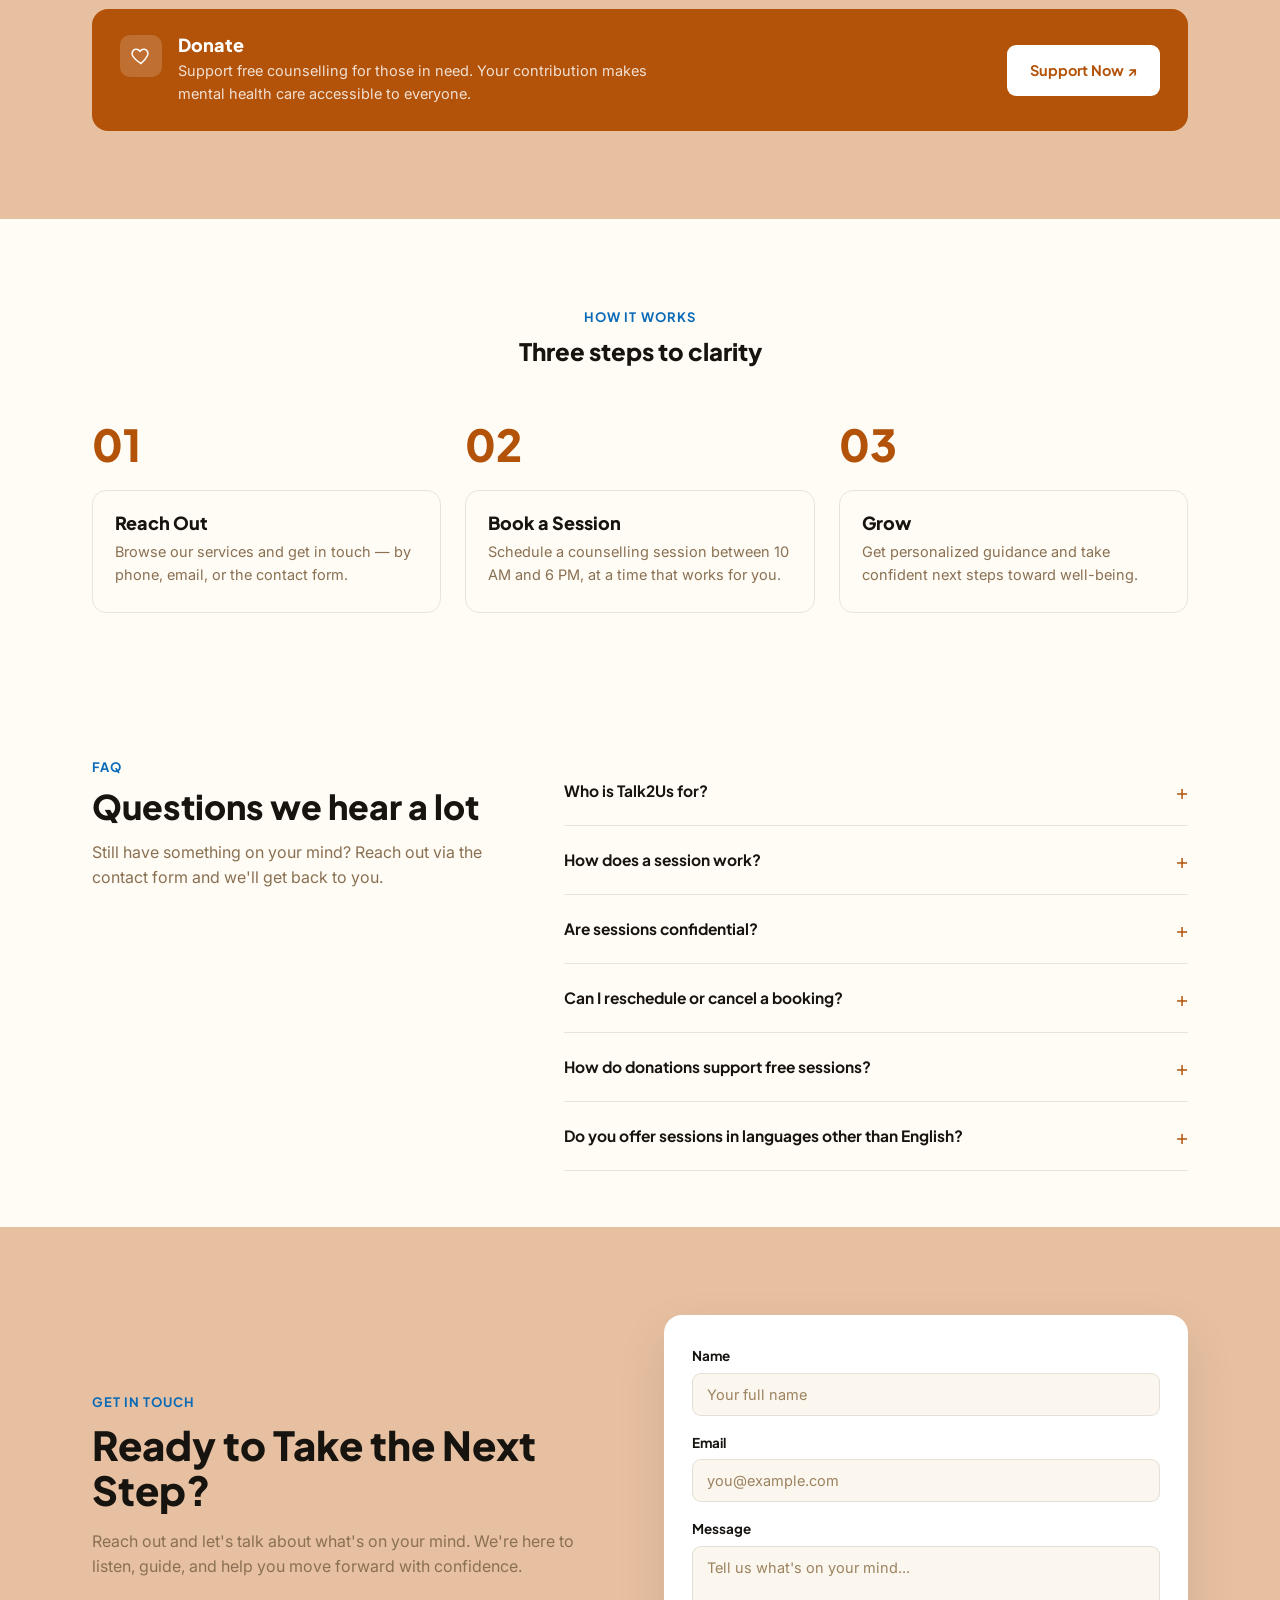
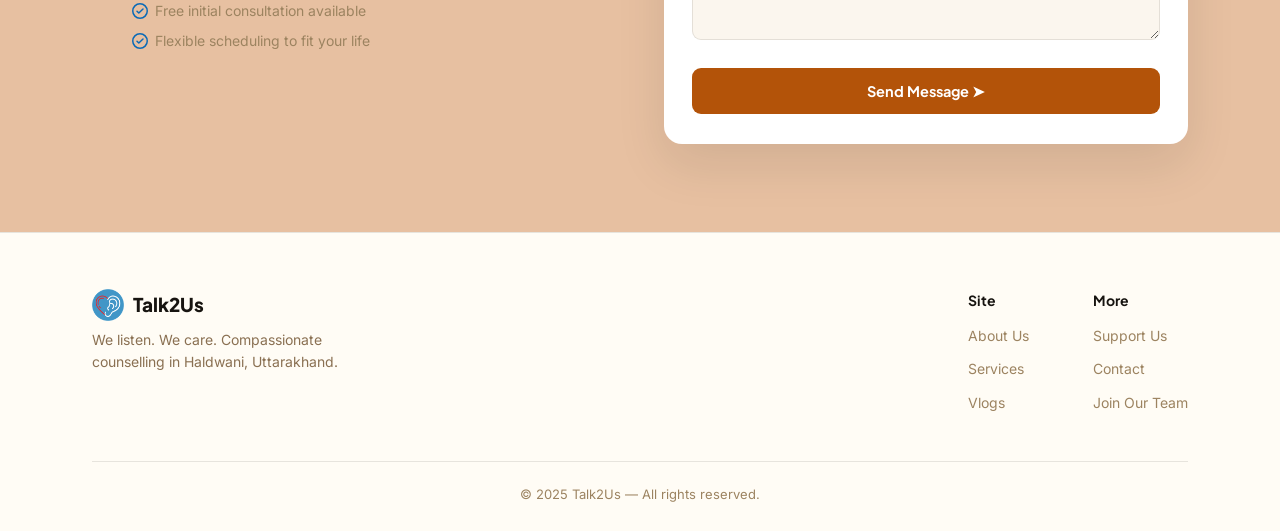
==== commit 288d0549: "Change experience text to headings and paragraphs Updated experience display to use headings and par" ====
--- a/index.html
+++ b/index.html
@@ -38,7 +38,12 @@
   <div class="wrap">
     <div class="hero-copy">
       <span class="pill"><span class="dot"></span>Your Path to Well-Being</span>
-      <h1><span class="hero-heading-line">Talk To Us —</span><span class="hero-heading-line"><span class="accent">We Listen.</span> We Care.</span></h1>
+     <h1 class="hero-title">
+  <span class="hero-heading-line">Talk To Us —</span>
+  <span class="hero-heading-line">
+    <span class="accent">We Listen.</span> We Care.
+  </span>
+</h1>
       <p class="lede">Compassionate, confidential and evidence-based counselling to support your mental well-being.</p>
       <div class="hero-actions">
         <a href="booking.html" class="btn btn-primary">Book a Session →</a>
@@ -53,8 +58,8 @@
     <div class="hero-media">
       <div class="hero-logo-panel" style="background:#F5E3D8;border-radius:18px;aspect-ratio:4/3.1;display:flex;align-items:center;justify-content:center;"><img src="assets/hero-logo.png" alt="Talk2Us — a heart and an ear, symbolising care and listening" style="width:auto;height:78%;aspect-ratio:1/1;border-radius:50%;object-fit:contain;box-shadow:0 18px 40px rgba(23,20,16,.14);"></div>
       <div class="stat-card">
-        <span class="num">21+ Years</span>
-        <span class="label">Combined counselling &amp; academic experience</span>
+        <h3>21+ Years of</h3>
+<p>Combined counselling, academic &amp; technological experience</p>
       </div>
     </div>
   </div>
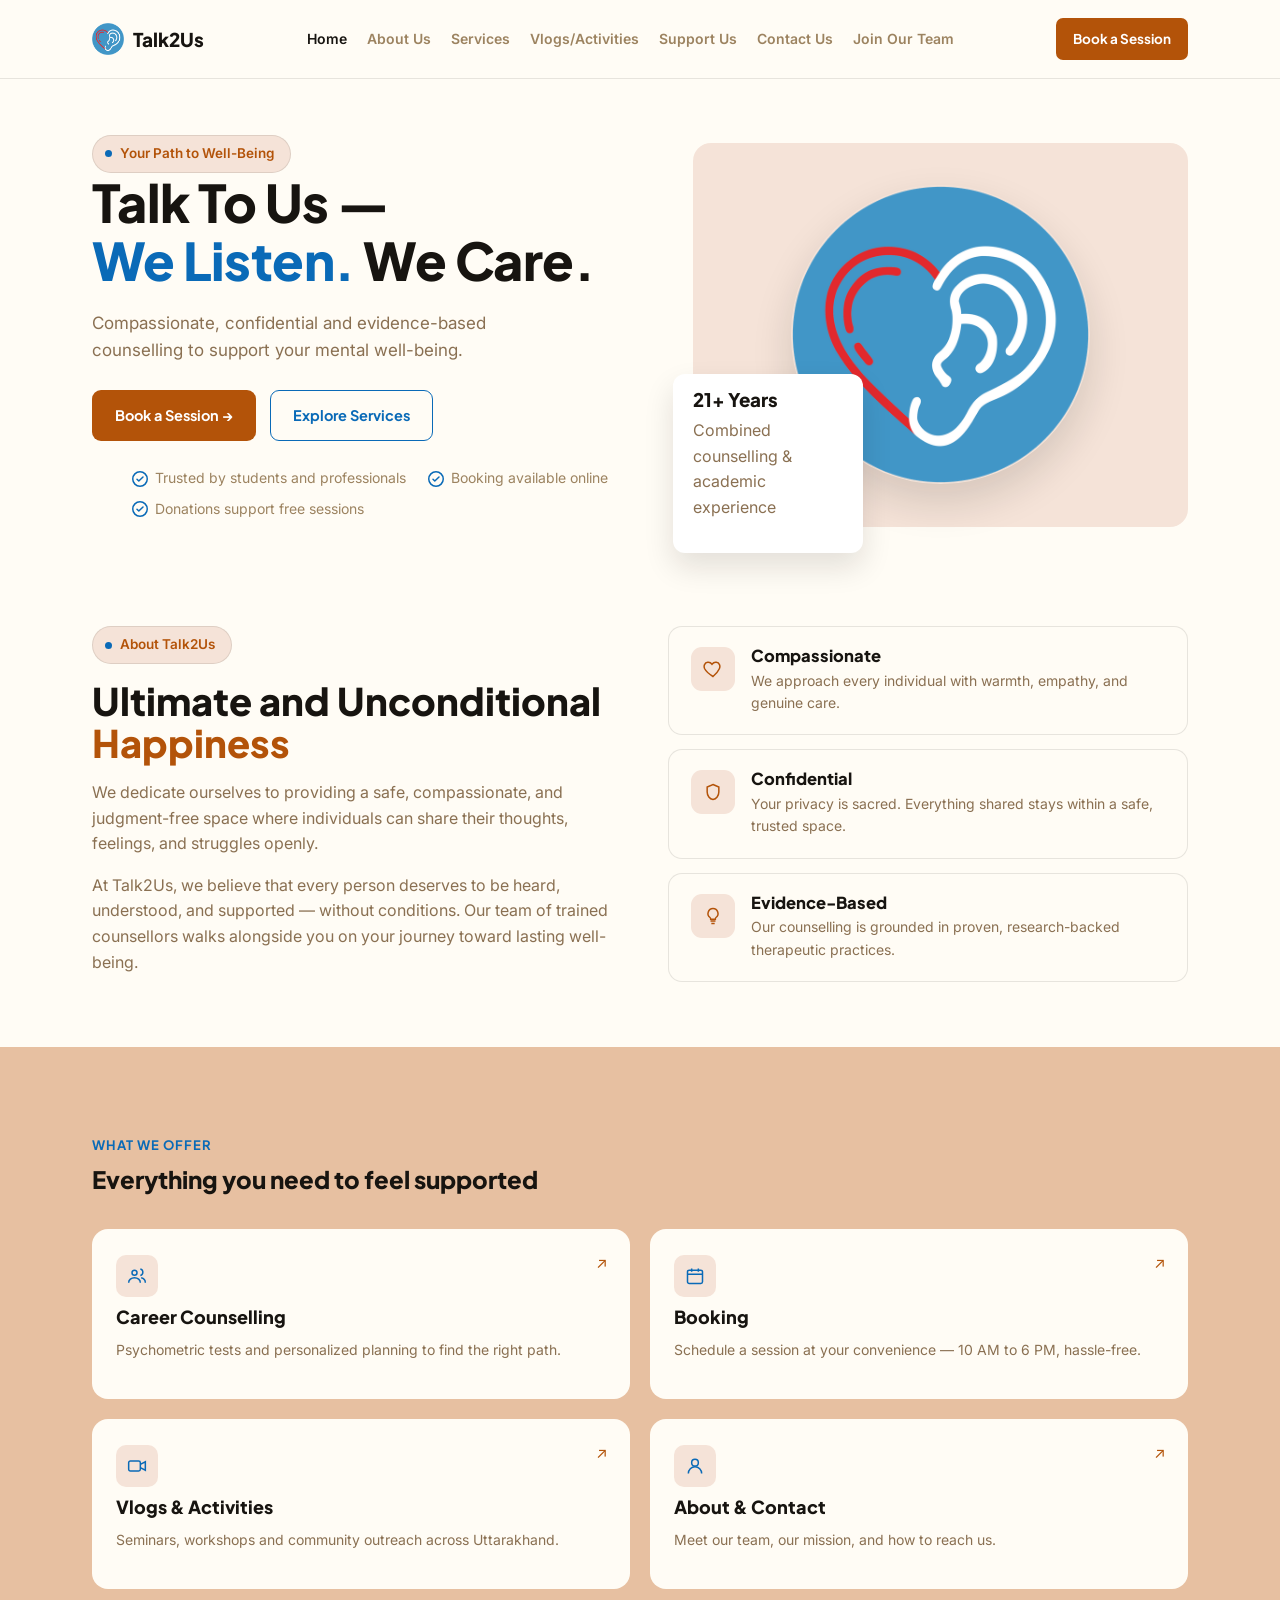
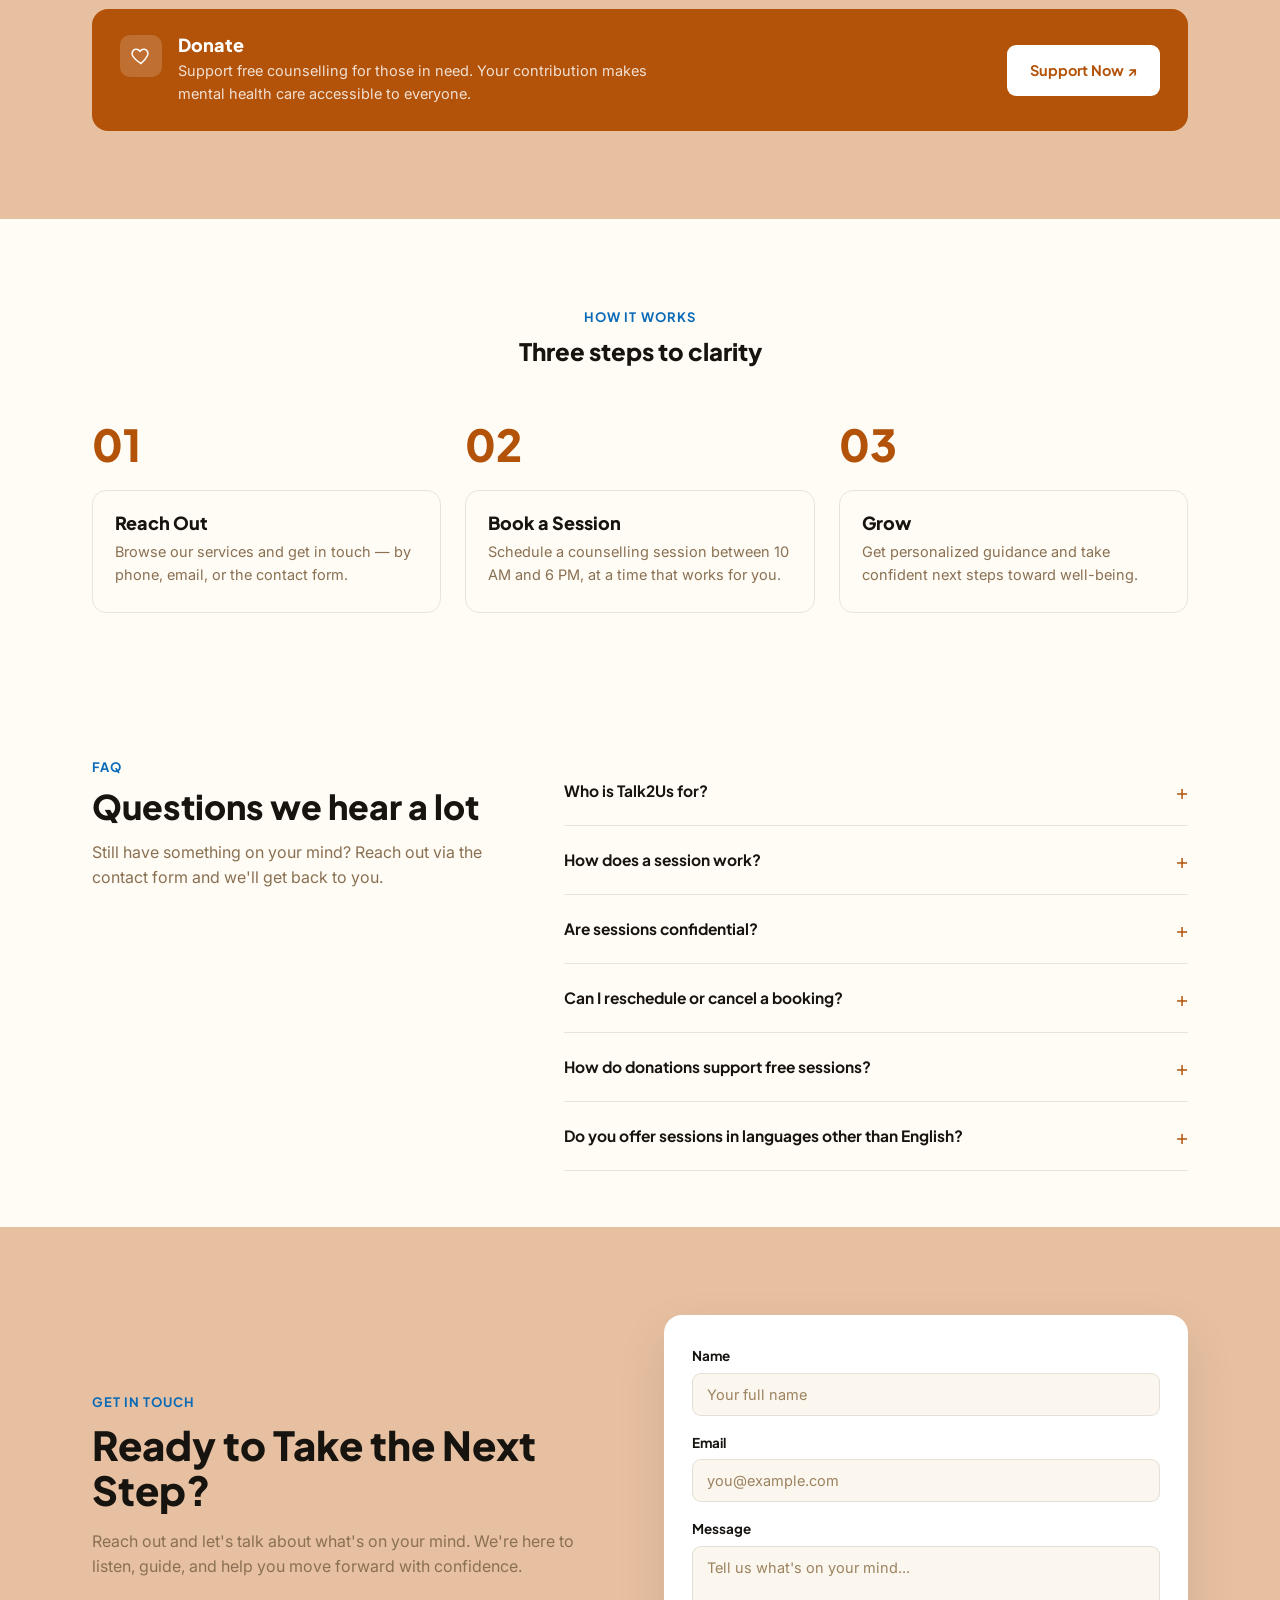
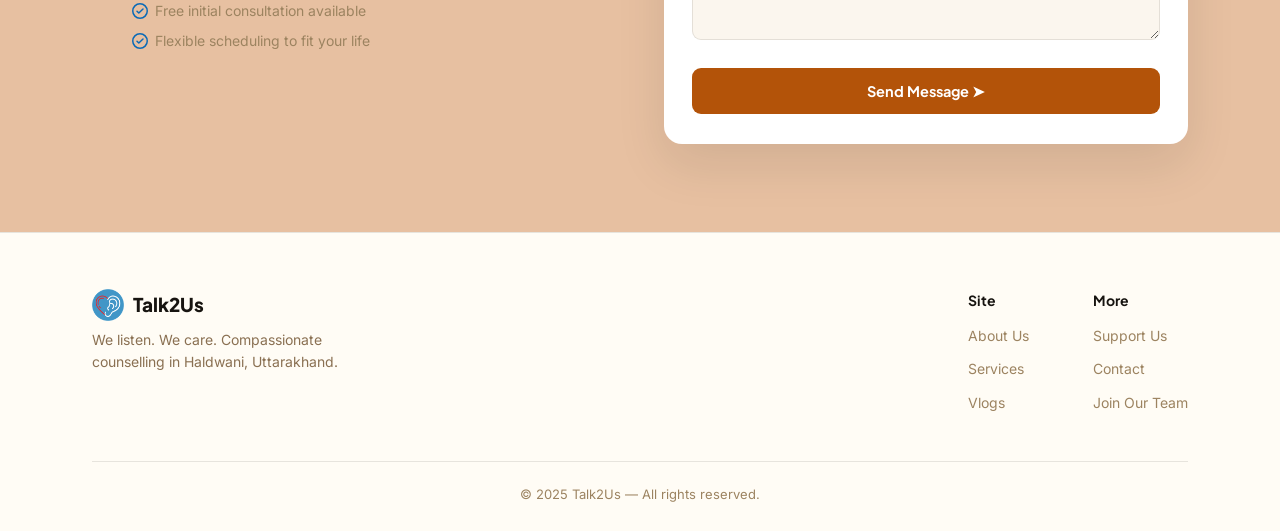
==== commit c693e1e8: "Revise hero section text in index.html Updated hero section text to reflect combined experience." ====
--- a/index.html
+++ b/index.html
@@ -58,8 +58,8 @@
     <div class="hero-media">
       <div class="hero-logo-panel" style="background:#F5E3D8;border-radius:18px;aspect-ratio:4/3.1;display:flex;align-items:center;justify-content:center;"><img src="assets/hero-logo.png" alt="Talk2Us — a heart and an ear, symbolising care and listening" style="width:auto;height:78%;aspect-ratio:1/1;border-radius:50%;object-fit:contain;box-shadow:0 18px 40px rgba(23,20,16,.14);"></div>
       <div class="stat-card">
-        <h3>21+ Years of</h3>
-<p>Combined counselling, academic &amp; technological experience</p>
+        <h3>21+ Years</h3>
+<p>Combined counselling &amp; academic experience</p>
       </div>
     </div>
   </div>
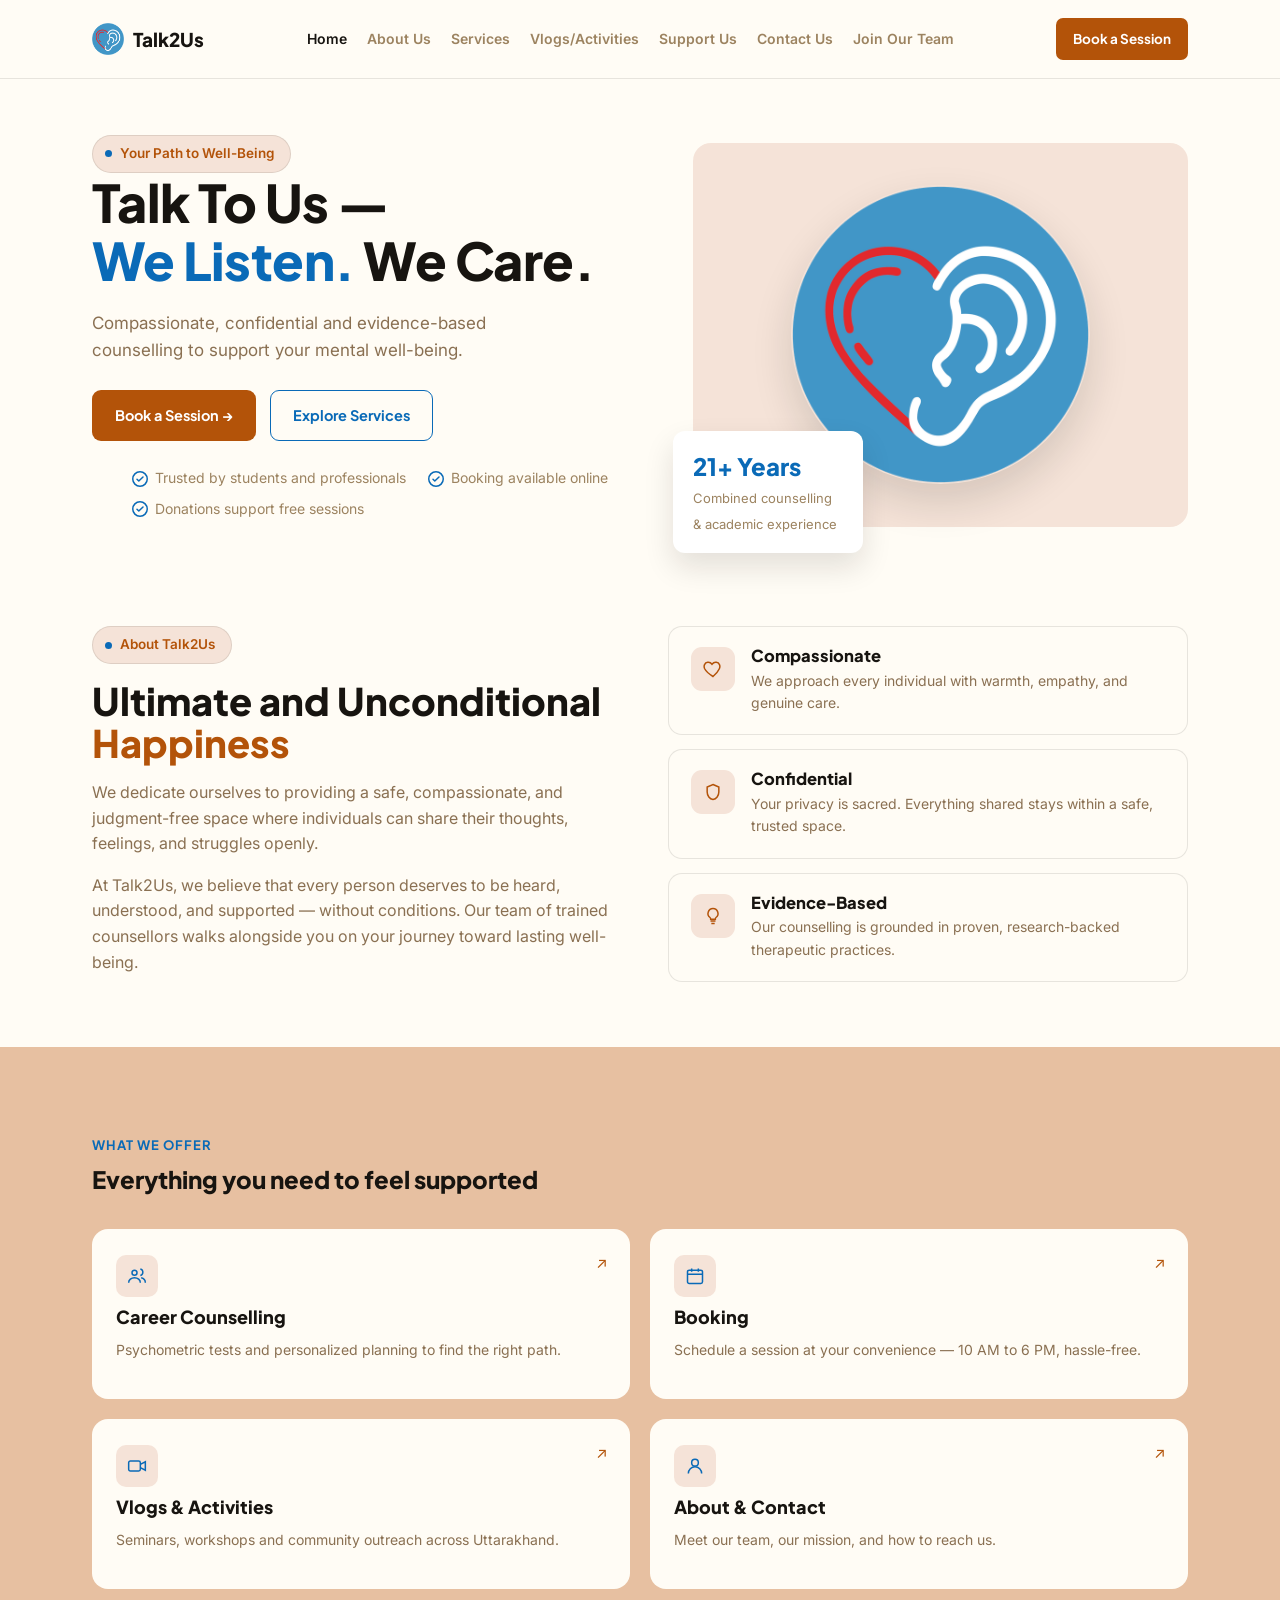
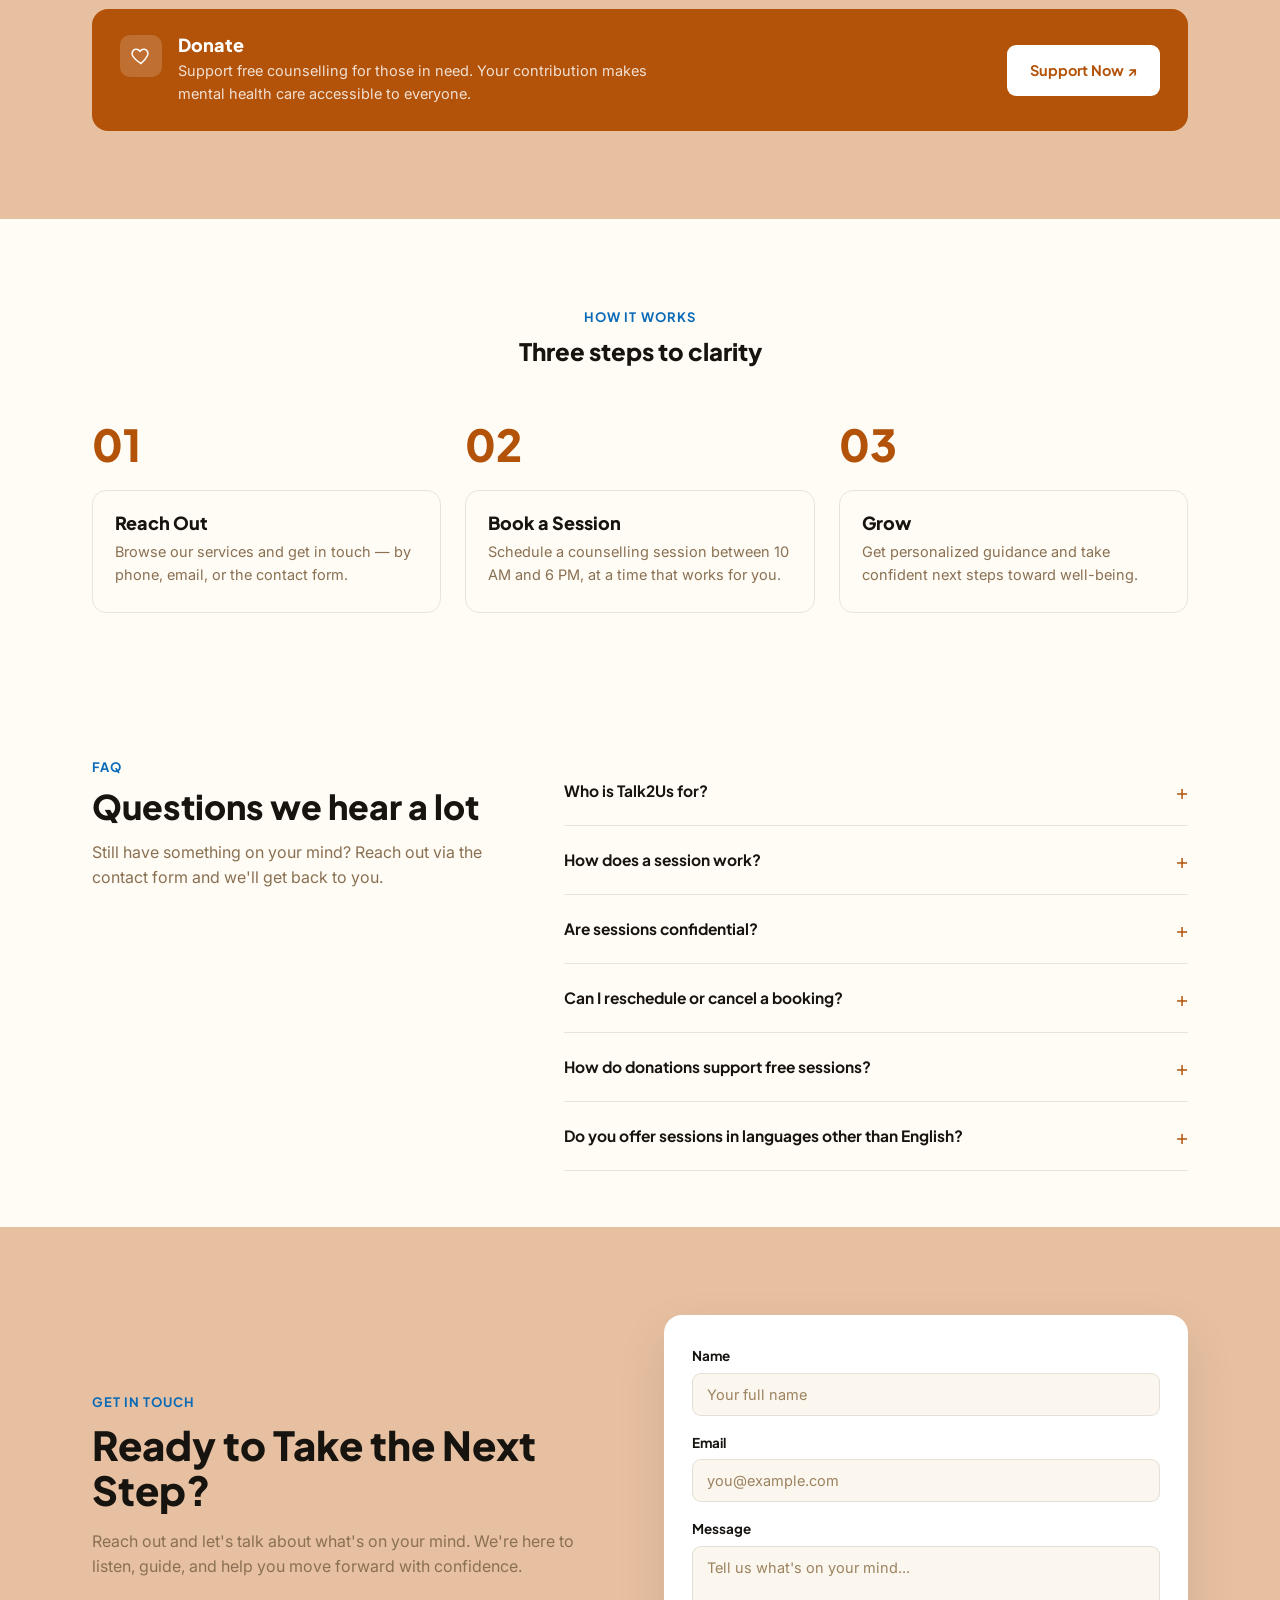
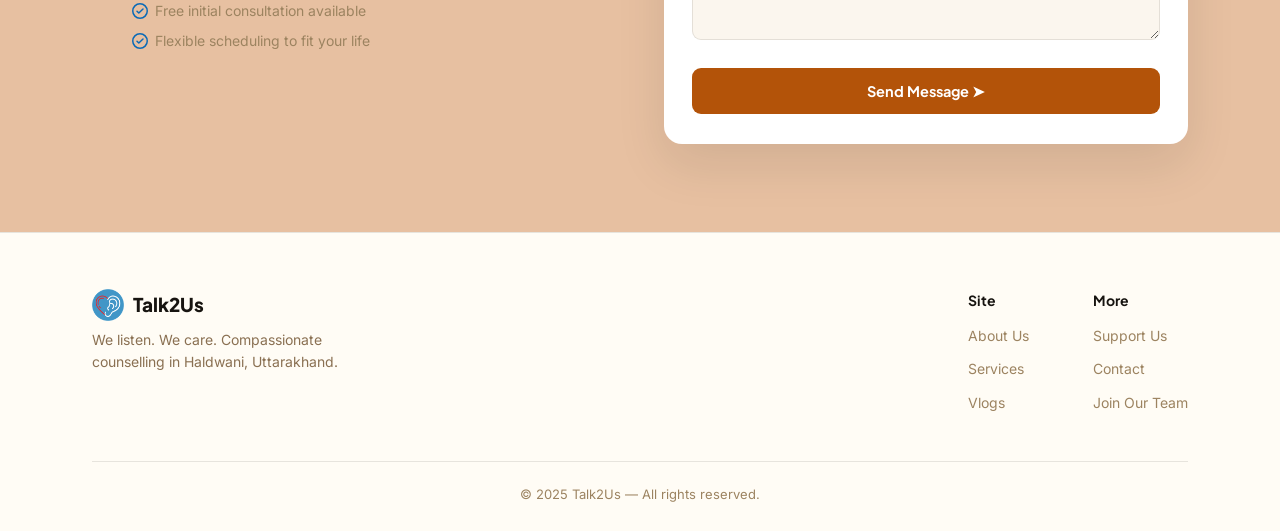
==== commit 9919c50c: "Update hero section with new text elements" ====
--- a/index.html
+++ b/index.html
@@ -58,8 +58,8 @@
     <div class="hero-media">
       <div class="hero-logo-panel" style="background:#F5E3D8;border-radius:18px;aspect-ratio:4/3.1;display:flex;align-items:center;justify-content:center;"><img src="assets/hero-logo.png" alt="Talk2Us — a heart and an ear, symbolising care and listening" style="width:auto;height:78%;aspect-ratio:1/1;border-radius:50%;object-fit:contain;box-shadow:0 18px 40px rgba(23,20,16,.14);"></div>
       <div class="stat-card">
-        <h3>21+ Years</h3>
-<p>Combined counselling &amp; academic experience</p>
+        <span class="num">21+ Years</span>
+        <span class="label">Combined counselling &amp; academic experience</span>
       </div>
     </div>
   </div>
